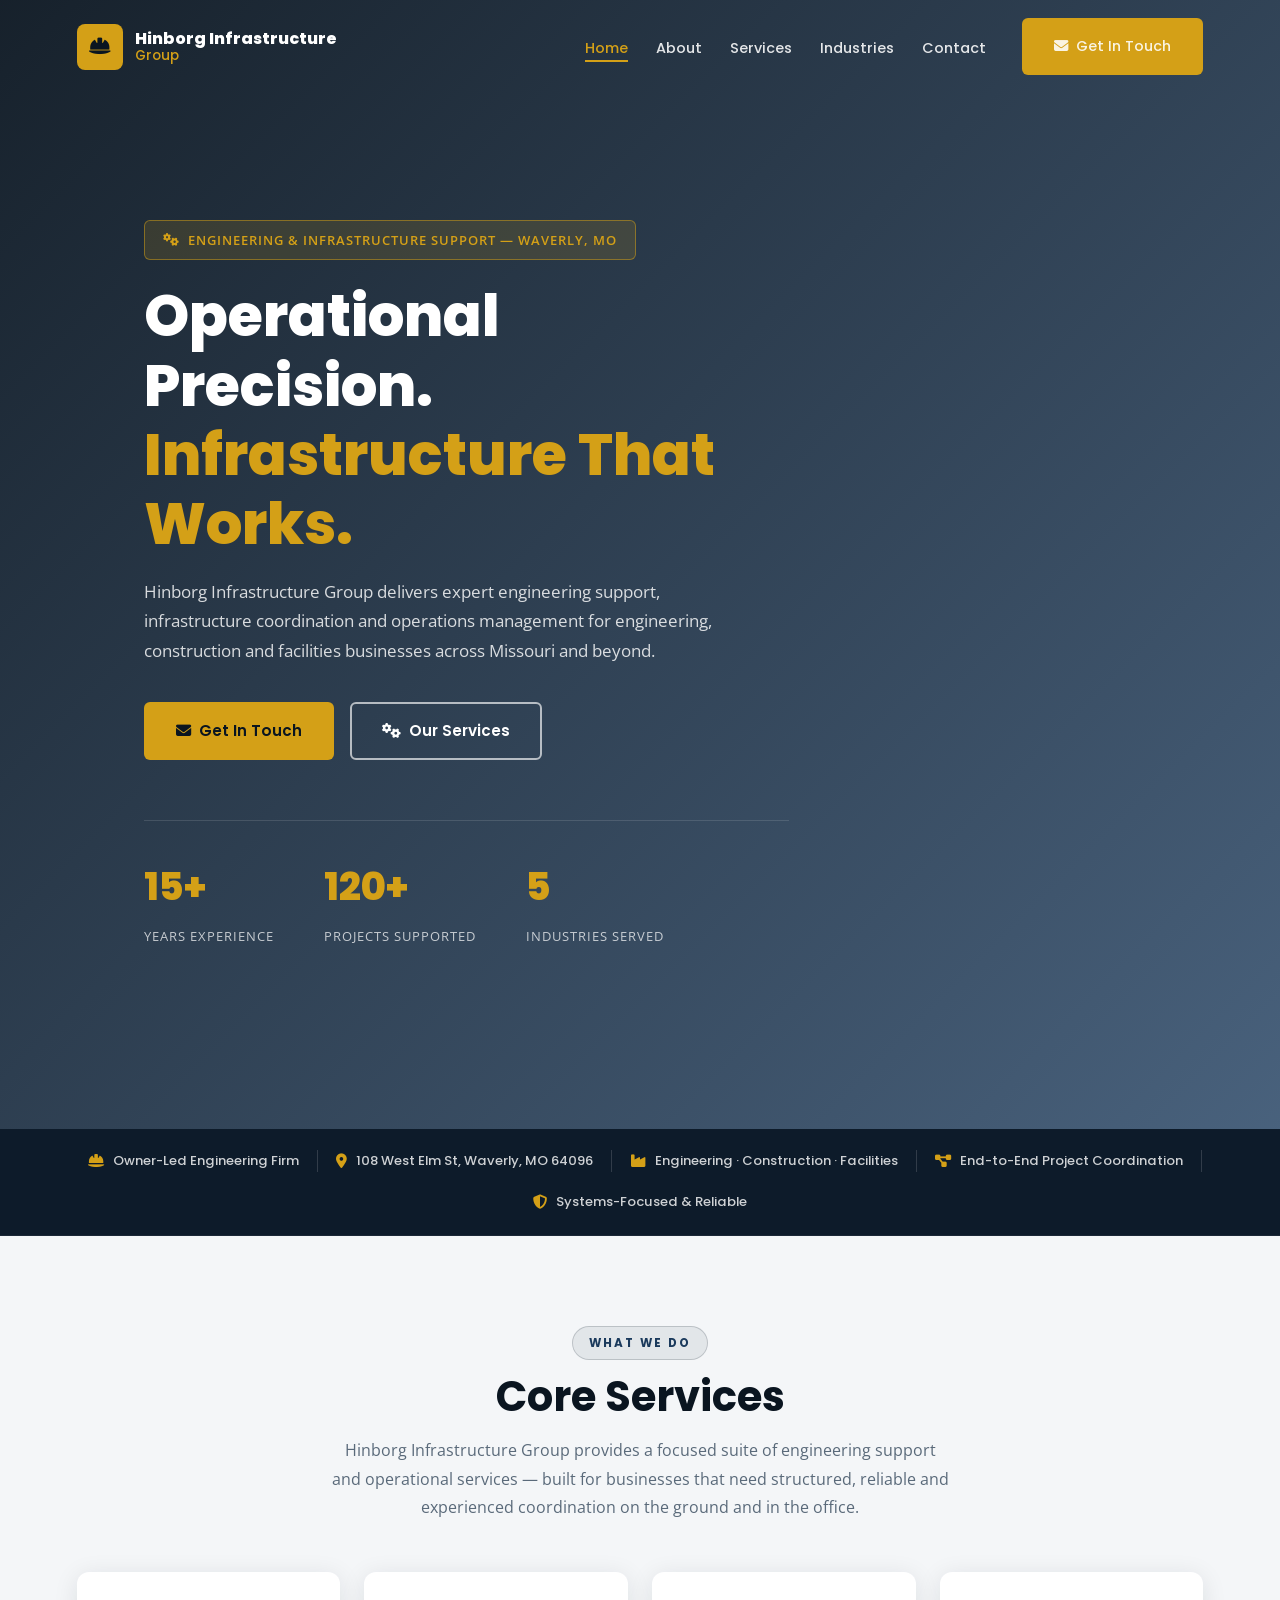
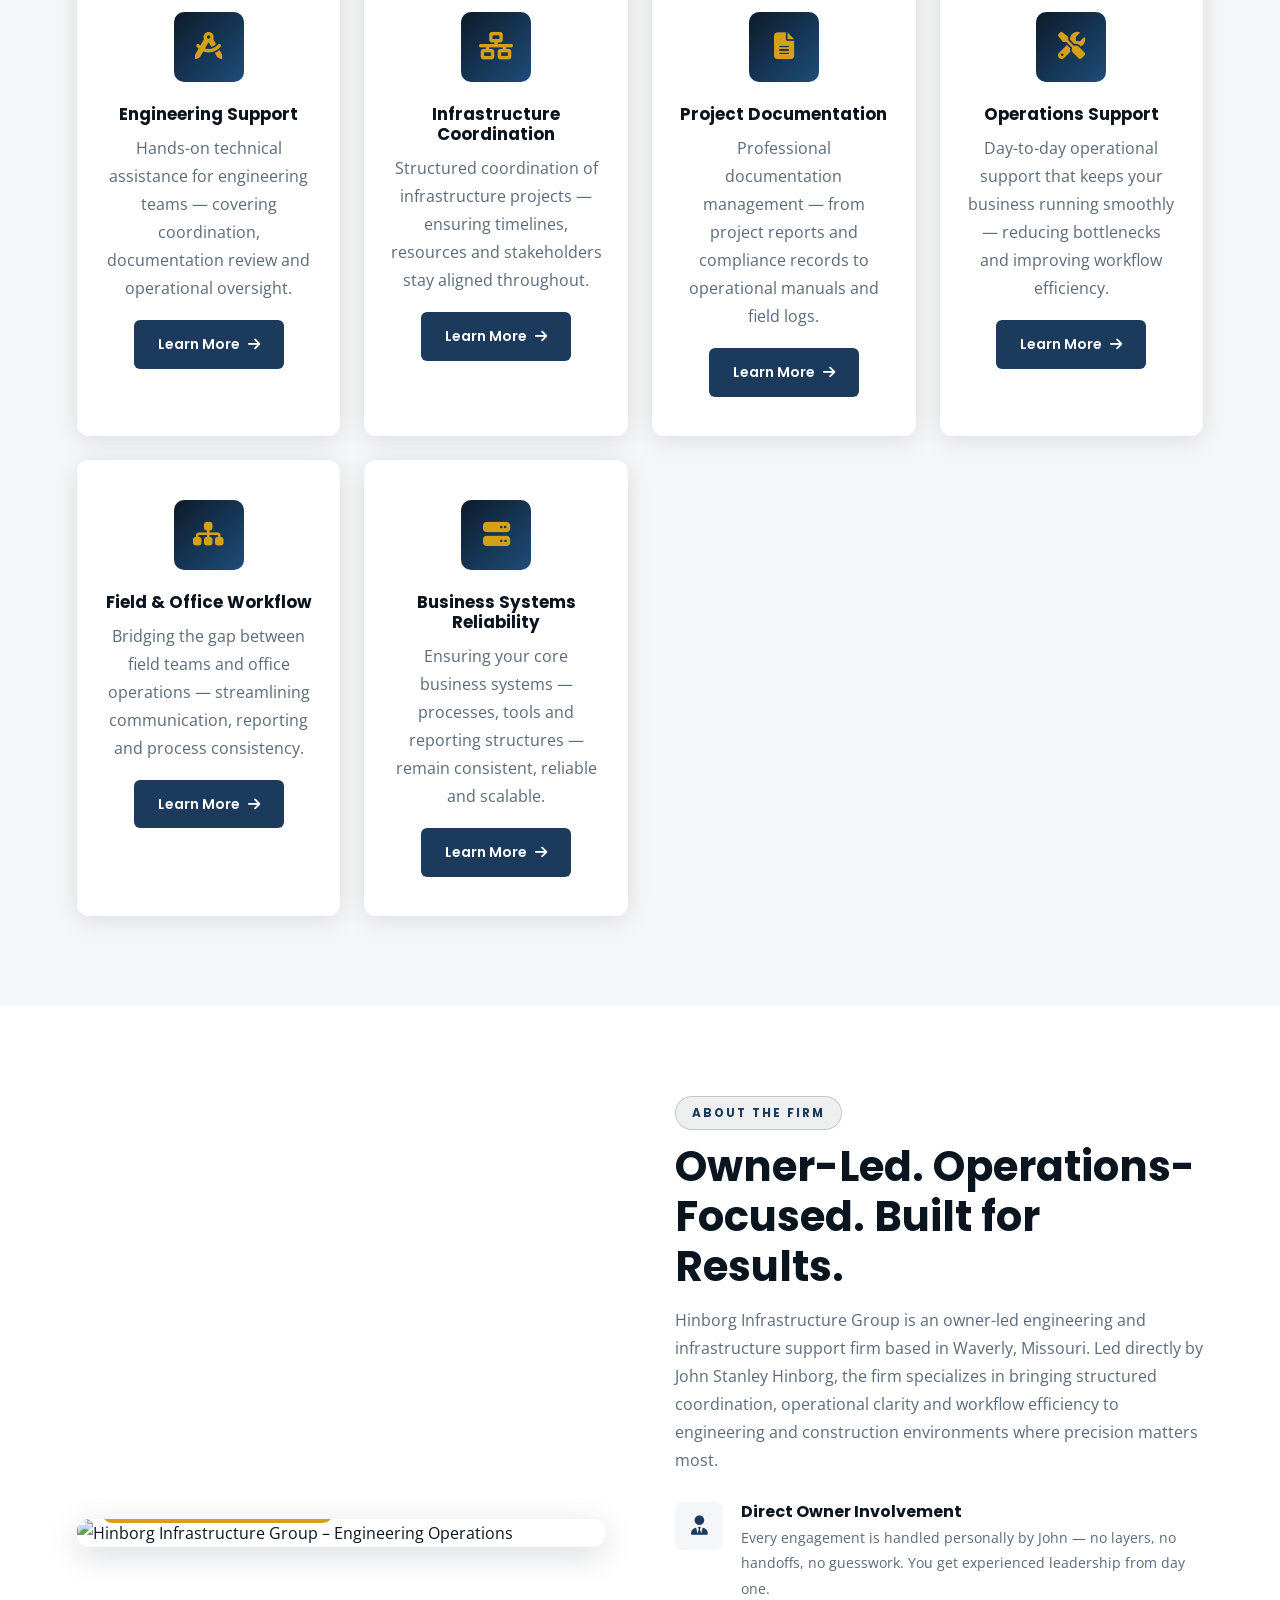
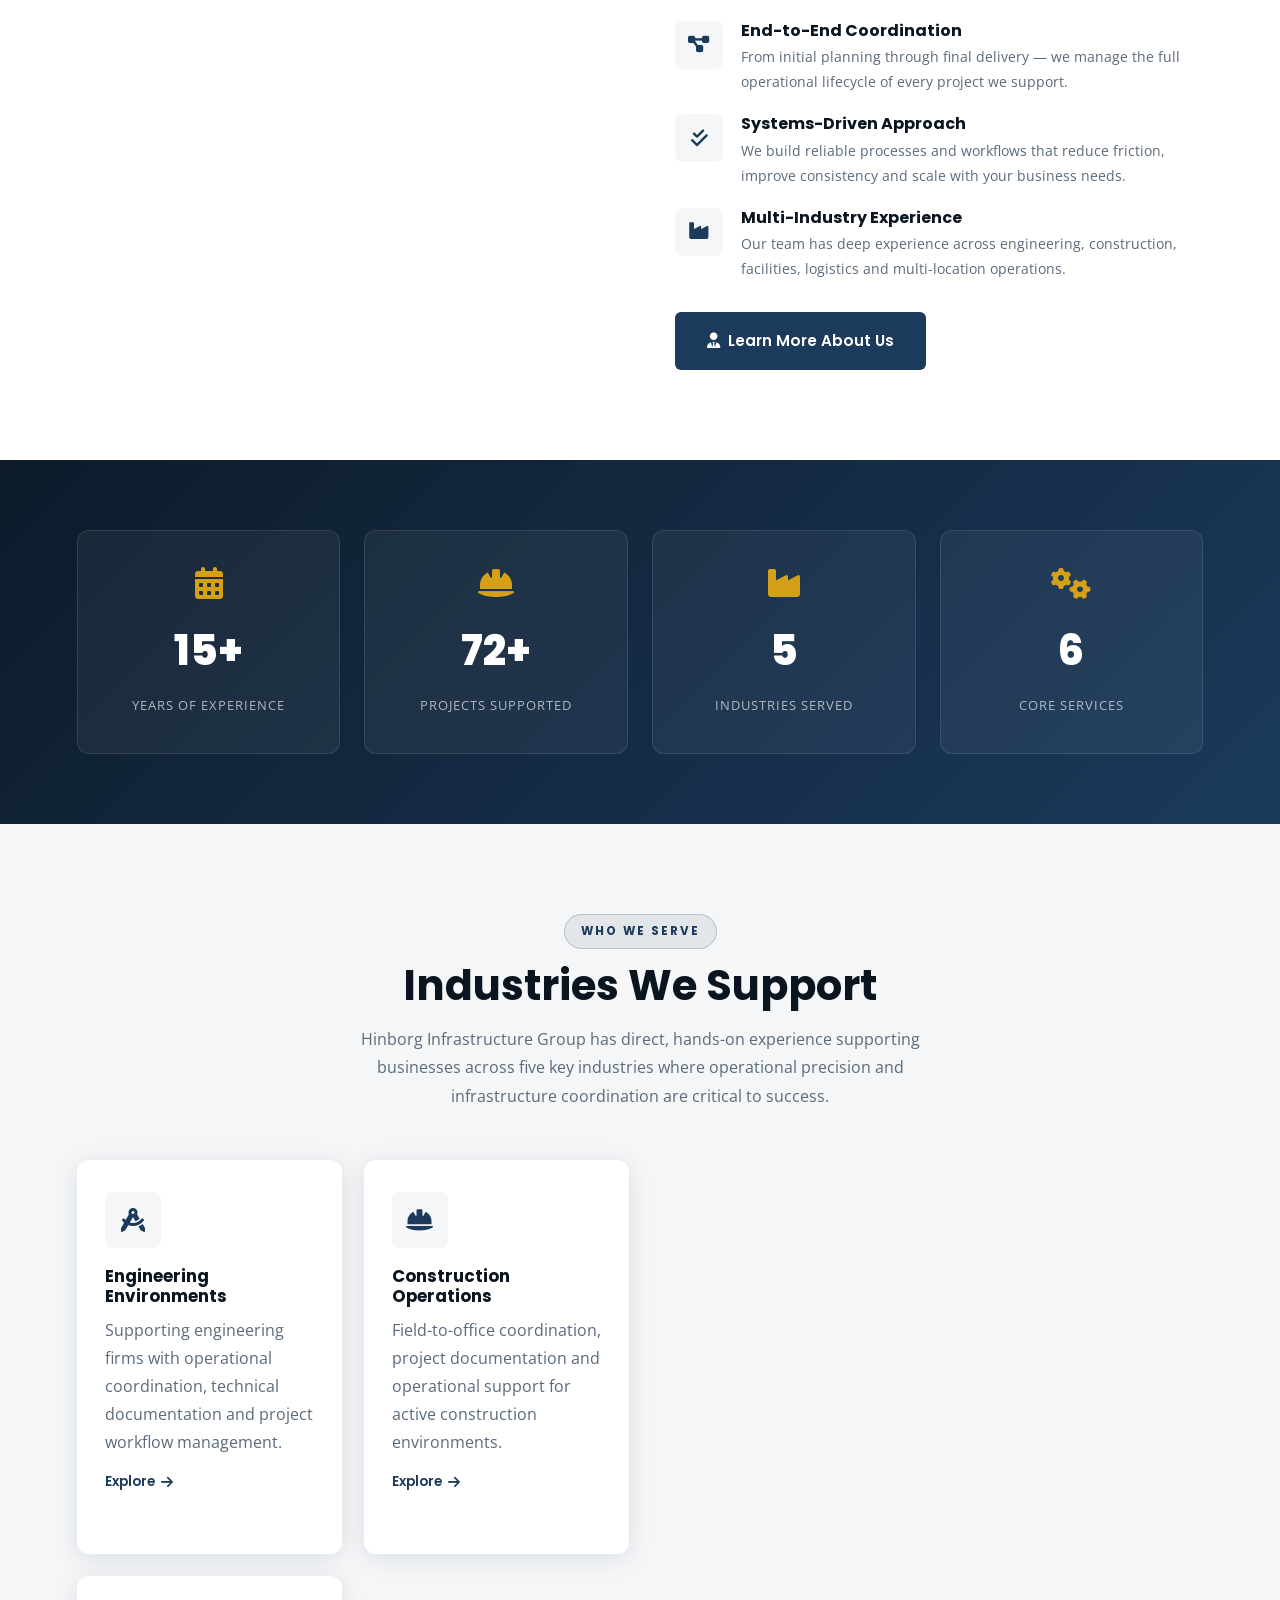
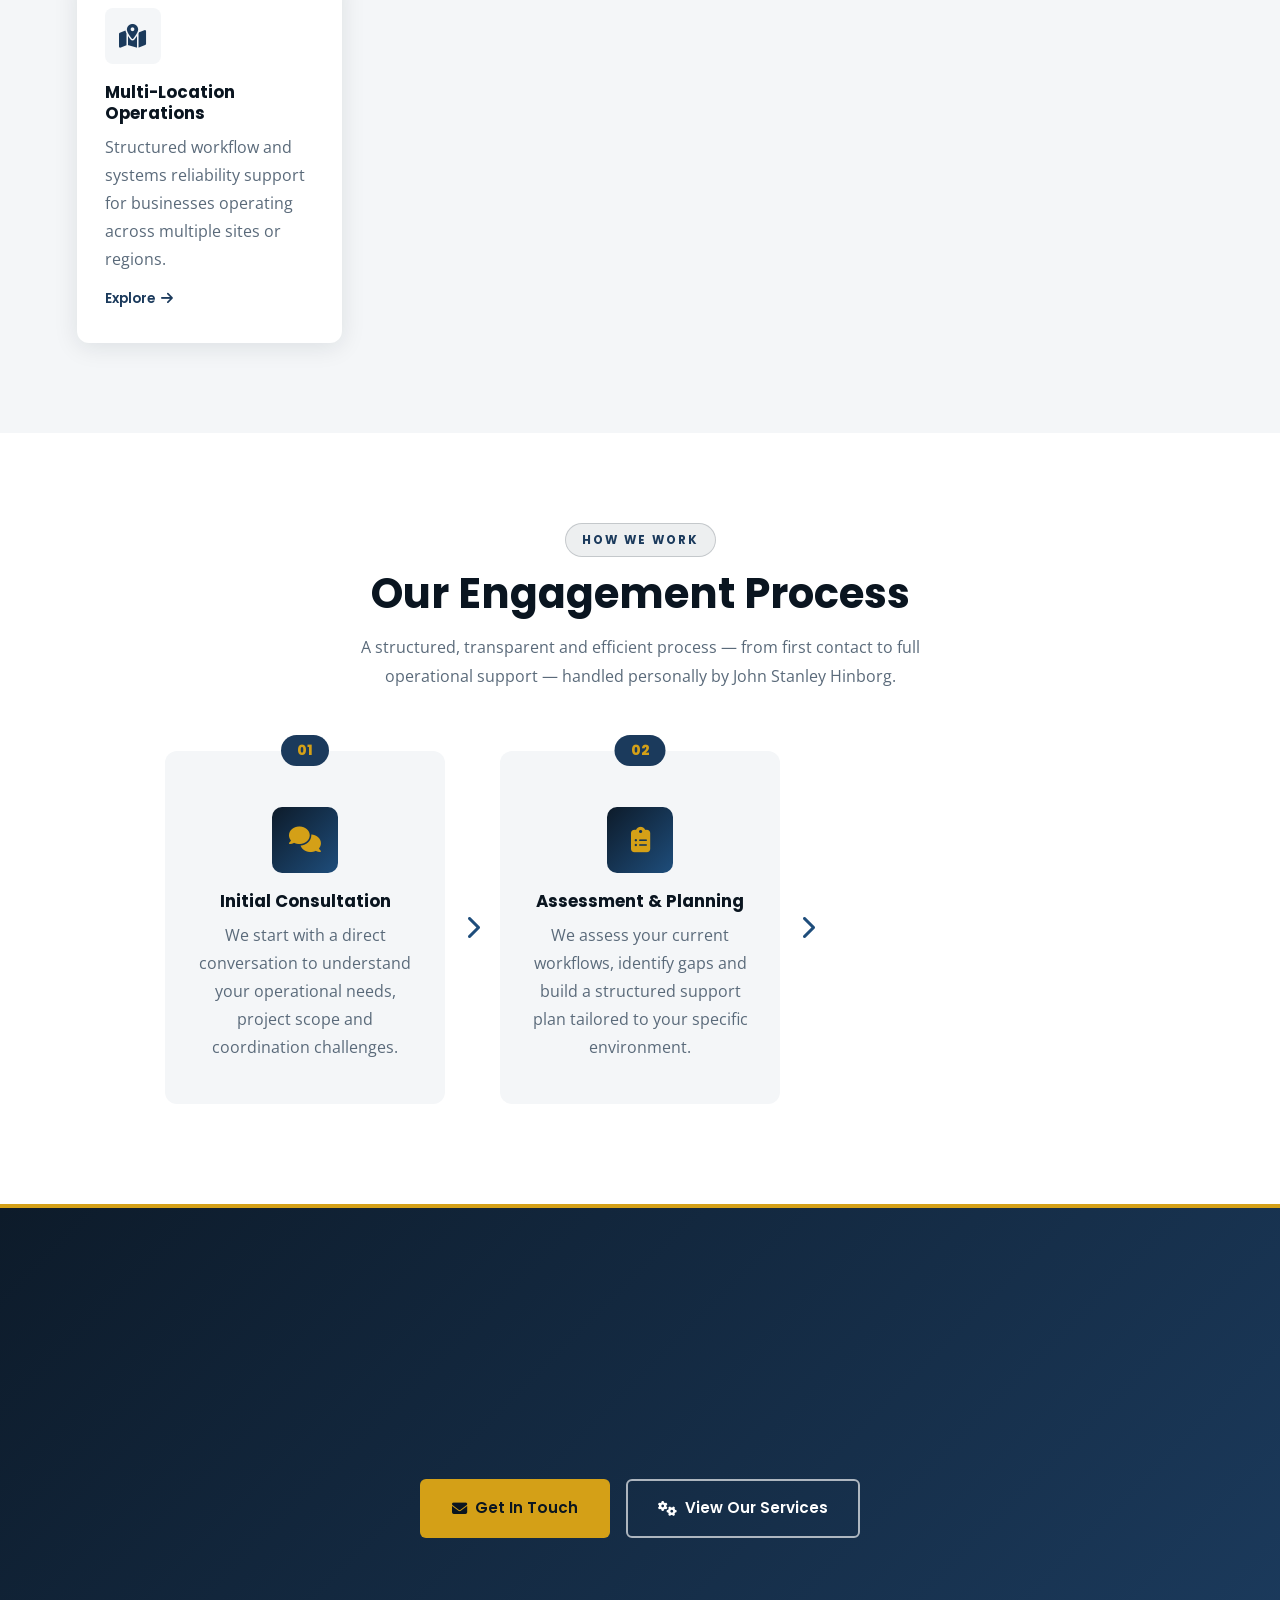
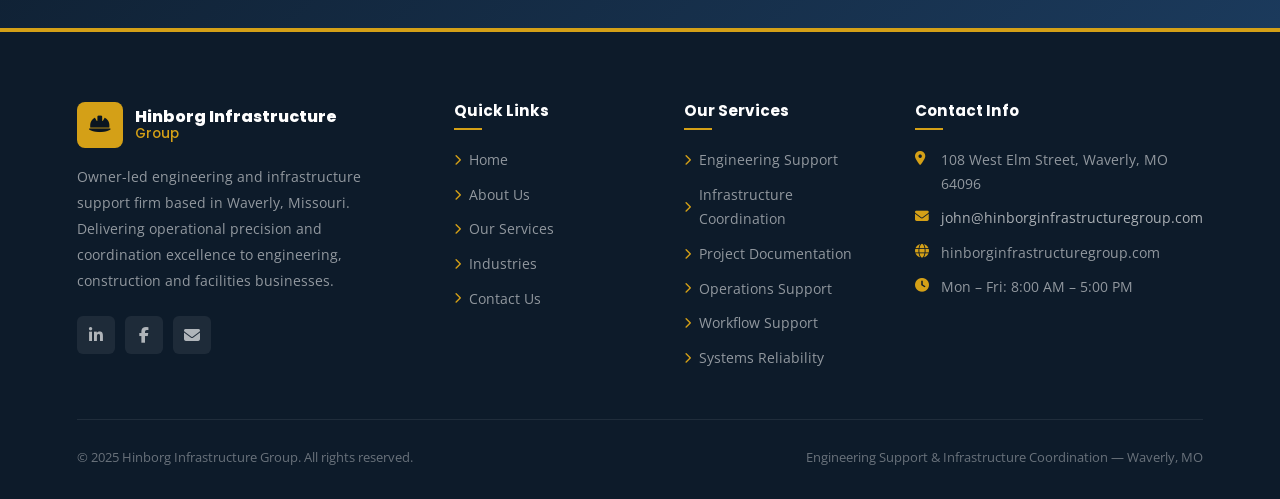
==== index.html @ 2a399a73 "first commit" ====
<!doctype html>
<html lang="en">
  <head>
    <meta charset="UTF-8" />
    <meta name="viewport" content="width=device-width, initial-scale=1.0" />
    <meta
      name="description"
      content="Hinborg Infrastructure Group – Professional engineering support, infrastructure coordination and operations management led by John Stanley Hinborg in Waverly, Missouri."
    />
    <title>
      Hinborg Infrastructure Group | Engineering & Infrastructure Support
    </title>
    <link rel="icon" href="assets/images/favicon.ico" type="image/x-icon" />
    <link rel="preconnect" href="https://fonts.googleapis.com" />
    <link rel="preconnect" href="https://fonts.gstatic.com" crossorigin />
    <link
      href="https://fonts.googleapis.com/css2?family=Poppins:wght@400;500;600;700;800&family=Open+Sans:wght@400;500;600&display=swap"
      rel="stylesheet"
    />
    <link
      rel="stylesheet"
      href="https://cdnjs.cloudflare.com/ajax/libs/font-awesome/6.5.0/css/all.min.css"
    />
    <link rel="stylesheet" href="assets/css/style.css" />
  </head>
  <body>
    <!-- ═══════════════ NAVBAR ═══════════════ -->
    <nav class="navbar">
      <a href="index.html" class="nav-logo">
        <div class="logo-icon"><i class="fas fa-hard-hat"></i></div>
        <div class="logo-text">Hinborg Infrastructure <span>Group</span></div>
      </a>
      <ul class="nav-links">
        <li><a href="index.html" class="active">Home</a></li>
        <li><a href="about.html">About</a></li>
        <li><a href="services.html">Services</a></li>
        <li><a href="industries.html">Industries</a></li>
        <li><a href="contact.html">Contact</a></li>
        <li class="nav-cta">
          <a href="contact.html" class="btn btn-gold">
            <i class="fas fa-envelope"></i> Get In Touch
          </a>
        </li>
      </ul>
      <div
        class="hamburger"
        aria-label="Toggle Menu"
        role="button"
        tabindex="0"
      >
        <span></span><span></span><span></span>
      </div>
    </nav>

    <!-- ═══════════════ HERO ═══════════════ -->
    <section class="hero">
      <div class="hero-content">
        <div class="hero-badge">
          <i class="fas fa-cogs"></i> Engineering & Infrastructure Support —
          Waverly, MO
        </div>
        <h1>Operational Precision. <span>Infrastructure That Works.</span></h1>
        <p>
          Hinborg Infrastructure Group delivers expert engineering support,
          infrastructure coordination and operations management for engineering,
          construction and facilities businesses across Missouri and beyond.
        </p>
        <div class="hero-btns">
          <a href="contact.html" class="btn btn-gold"
            ><i class="fas fa-envelope"></i> Get In Touch</a
          >
          <a href="services.html" class="btn btn-outline"
            ><i class="fas fa-cogs"></i> Our Services</a
          >
        </div>
        <div class="hero-stats">
          <div class="stat">
            <strong data-target="15" data-suffix="+">0+</strong>
            <span>Years Experience</span>
          </div>
          <div class="stat">
            <strong data-target="120" data-suffix="+">0+</strong>
            <span>Projects Supported</span>
          </div>
          <div class="stat">
            <strong data-target="5" data-suffix="">0</strong>
            <span>Industries Served</span>
          </div>
        </div>
      </div>
    </section>

    <!-- ═══════════════ TRUST BAR ═══════════════ -->
    <div class="trust-bar">
      <div class="trust-bar-inner">
        <div class="trust-item">
          <i class="fas fa-hard-hat"></i><span>Owner-Led Engineering Firm</span>
        </div>
        <div class="trust-divider"></div>
        <div class="trust-item">
          <i class="fas fa-map-marker-alt"></i
          ><span>108 West Elm St, Waverly, MO 64096</span>
        </div>
        <div class="trust-divider"></div>
        <div class="trust-item">
          <i class="fas fa-industry"></i
          ><span>Engineering · Construction · Facilities</span>
        </div>
        <div class="trust-divider"></div>
        <div class="trust-item">
          <i class="fas fa-project-diagram"></i
          ><span>End-to-End Project Coordination</span>
        </div>
        <div class="trust-divider"></div>
        <div class="trust-item">
          <i class="fas fa-shield-alt"></i
          ><span>Systems-Focused & Reliable</span>
        </div>
      </div>
    </div>

    <!-- ═══════════════ SERVICES SNAPSHOT ═══════════════ -->
    <section class="services-snapshot">
      <div class="text-center">
        <span class="section-tag reveal">What We Do</span>
        <h2 class="section-title reveal">Core Services</h2>
        <p class="section-sub reveal">
          Hinborg Infrastructure Group provides a focused suite of engineering
          support and operational services — built for businesses that need
          structured, reliable and experienced coordination on the ground and in
          the office.
        </p>
      </div>
      <div class="services-grid">
        <div class="service-card reveal">
          <div class="icon"><i class="fas fa-drafting-compass"></i></div>
          <h3>Engineering Support</h3>
          <p>
            Hands-on technical assistance for engineering teams — covering
            coordination, documentation review and operational oversight.
          </p>
          <a
            href="services.html"
            class="btn btn-navy"
            style="margin-top: 18px; padding: 10px 22px; font-size: 0.88rem"
            >Learn More <i class="fas fa-arrow-right"></i
          ></a>
        </div>

        <div class="service-card reveal">
          <div class="icon"><i class="fas fa-network-wired"></i></div>
          <h3>Infrastructure Coordination</h3>
          <p>
            Structured coordination of infrastructure projects — ensuring
            timelines, resources and stakeholders stay aligned throughout.
          </p>
          <a
            href="services.html"
            class="btn btn-navy"
            style="margin-top: 18px; padding: 10px 22px; font-size: 0.88rem"
            >Learn More <i class="fas fa-arrow-right"></i
          ></a>
        </div>

        <div class="service-card reveal">
          <div class="icon"><i class="fas fa-file-alt"></i></div>
          <h3>Project Documentation</h3>
          <p>
            Professional documentation management — from project reports and
            compliance records to operational manuals and field logs.
          </p>
          <a
            href="services.html"
            class="btn btn-navy"
            style="margin-top: 18px; padding: 10px 22px; font-size: 0.88rem"
            >Learn More <i class="fas fa-arrow-right"></i
          ></a>
        </div>

        <div class="service-card reveal">
          <div class="icon"><i class="fas fa-tools"></i></div>
          <h3>Operations Support</h3>
          <p>
            Day-to-day operational support that keeps your business running
            smoothly — reducing bottlenecks and improving workflow efficiency.
          </p>
          <a
            href="services.html"
            class="btn btn-navy"
            style="margin-top: 18px; padding: 10px 22px; font-size: 0.88rem"
            >Learn More <i class="fas fa-arrow-right"></i
          ></a>
        </div>

        <div class="service-card reveal">
          <div class="icon"><i class="fas fa-sitemap"></i></div>
          <h3>Field & Office Workflow</h3>
          <p>
            Bridging the gap between field teams and office operations —
            streamlining communication, reporting and process consistency.
          </p>
          <a
            href="services.html"
            class="btn btn-navy"
            style="margin-top: 18px; padding: 10px 22px; font-size: 0.88rem"
            >Learn More <i class="fas fa-arrow-right"></i
          ></a>
        </div>

        <div class="service-card reveal">
          <div class="icon"><i class="fas fa-server"></i></div>
          <h3>Business Systems Reliability</h3>
          <p>
            Ensuring your core business systems — processes, tools and reporting
            structures — remain consistent, reliable and scalable.
          </p>
          <a
            href="services.html"
            class="btn btn-navy"
            style="margin-top: 18px; padding: 10px 22px; font-size: 0.88rem"
            >Learn More <i class="fas fa-arrow-right"></i
          ></a>
        </div>
      </div>
    </section>

    <!-- ═══════════════ ABOUT JOHN ═══════════════ -->
    <section class="why-us">
      <div class="why-grid">
        <div class="why-img reveal-left">
          <img
            src="./assets/images/boss.png"
            alt="Hinborg Infrastructure Group – Engineering Operations"
            loading="lazy"
          />
          <div class="why-badge">
            <strong>15+</strong>
            <span>Years of Infrastructure Expertise</span>
          </div>
        </div>

        <div class="why-content reveal-right">
          <span class="section-tag">About the Firm</span>
          <h2 class="section-title">
            Owner-Led. Operations-Focused. Built for Results.
          </h2>
          <p>
            Hinborg Infrastructure Group is an owner-led engineering and
            infrastructure support firm based in Waverly, Missouri. Led directly
            by John Stanley Hinborg, the firm specializes in bringing structured
            coordination, operational clarity and workflow efficiency to
            engineering and construction environments where precision matters
            most.
          </p>
          <div class="why-list">
            <div class="why-item">
              <div class="wi-icon"><i class="fas fa-user-tie"></i></div>
              <div>
                <h4>Direct Owner Involvement</h4>
                <p>
                  Every engagement is handled personally by John — no layers, no
                  handoffs, no guesswork. You get experienced leadership from
                  day one.
                </p>
              </div>
            </div>
            <div class="why-item">
              <div class="wi-icon"><i class="fas fa-project-diagram"></i></div>
              <div>
                <h4>End-to-End Coordination</h4>
                <p>
                  From initial planning through final delivery — we manage the
                  full operational lifecycle of every project we support.
                </p>
              </div>
            </div>
            <div class="why-item">
              <div class="wi-icon"><i class="fas fa-check-double"></i></div>
              <div>
                <h4>Systems-Driven Approach</h4>
                <p>
                  We build reliable processes and workflows that reduce
                  friction, improve consistency and scale with your business
                  needs.
                </p>
              </div>
            </div>
            <div class="why-item">
              <div class="wi-icon"><i class="fas fa-industry"></i></div>
              <div>
                <h4>Multi-Industry Experience</h4>
                <p>
                  Our team has deep experience across engineering, construction,
                  facilities, logistics and multi-location operations.
                </p>
              </div>
            </div>
          </div>
          <a href="about.html" class="btn btn-navy" style="margin-top: 30px"
            ><i class="fas fa-user-tie"></i> Learn More About Us</a
          >
        </div>
      </div>
    </section>

    <!-- ═══════════════ STATS STRIP ═══════════════ -->
    <section class="stats-strip">
      <div class="stats-grid">
        <div class="stat-box reveal">
          <i class="fas fa-calendar-alt"></i>
          <strong data-target="15" data-suffix="+">0+</strong>
          <span>Years of Experience</span>
        </div>
        <div class="stat-box reveal">
          <i class="fas fa-hard-hat"></i>
          <strong data-target="120" data-suffix="+">0+</strong>
          <span>Projects Supported</span>
        </div>
        <div class="stat-box reveal">
          <i class="fas fa-industry"></i>
          <strong data-target="5" data-suffix="">0</strong>
          <span>Industries Served</span>
        </div>
        <div class="stat-box reveal">
          <i class="fas fa-cogs"></i>
          <strong data-target="6" data-suffix="">0</strong>
          <span>Core Services</span>
        </div>
      </div>
    </section>

    <!-- ═══════════════ INDUSTRIES SNAPSHOT ═══════════════ -->
    <section class="industries-snapshot">
      <div class="text-center">
        <span class="section-tag reveal">Who We Serve</span>
        <h2 class="section-title reveal">Industries We Support</h2>
        <p class="section-sub reveal">
          Hinborg Infrastructure Group has direct, hands-on experience
          supporting businesses across five key industries where operational
          precision and infrastructure coordination are critical to success.
        </p>
      </div>
      <div class="industries-grid">
        <div class="industry-card reveal">
          <div class="ind-icon"><i class="fas fa-drafting-compass"></i></div>
          <h3>Engineering Environments</h3>
          <p>
            Supporting engineering firms with operational coordination,
            technical documentation and project workflow management.
          </p>
          <a href="industries.html" class="ind-link"
            >Explore <i class="fas fa-arrow-right"></i
          ></a>
        </div>

        <div class="industry-card reveal">
          <div class="ind-icon"><i class="fas fa-hard-hat"></i></div>
          <h3>Construction Operations</h3>
          <p>
            Field-to-office coordination, project documentation and operational
            support for active construction environments.
          </p>
          <a href="industries.html" class="ind-link"
            >Explore <i class="fas fa-arrow-right"></i
          ></a>
        </div>

        <div class="industry-card reveal">
          <div class="ind-icon"><i class="fas fa-warehouse"></i></div>
          <h3>Facilities & Logistics</h3>
          <p>
            Systems reliability, operations support and workflow efficiency for
            facility management and logistics businesses.
          </p>
          <a href="industries.html" class="ind-link"
            >Explore <i class="fas fa-arrow-right"></i
          ></a>
        </div>

        <div class="industry-card reveal">
          <div class="ind-icon"><i class="fas fa-network-wired"></i></div>
          <h3>Infrastructure Businesses</h3>
          <p>
            End-to-end coordination and documentation for infrastructure-focused
            companies managing complex operational environments.
          </p>
          <a href="industries.html" class="ind-link"
            >Explore <i class="fas fa-arrow-right"></i
          ></a>
        </div>

        <div class="industry-card reveal">
          <div class="ind-icon"><i class="fas fa-map-marked-alt"></i></div>
          <h3>Multi-Location Operations</h3>
          <p>
            Structured workflow and systems reliability support for businesses
            operating across multiple sites or regions.
          </p>
          <a href="industries.html" class="ind-link"
            >Explore <i class="fas fa-arrow-right"></i
          ></a>
        </div>
      </div>
    </section>

    <!-- ═══════════════ PROCESS ═══════════════ -->
    <section class="process-section">
      <div class="text-center">
        <span class="section-tag reveal">How We Work</span>
        <h2 class="section-title reveal">Our Engagement Process</h2>
        <p class="section-sub reveal">
          A structured, transparent and efficient process — from first contact
          to full operational support — handled personally by John Stanley
          Hinborg.
        </p>
      </div>
      <div class="process-grid">
        <div class="process-card reveal">
          <div class="process-num">01</div>
          <div class="process-icon"><i class="fas fa-comments"></i></div>
          <h3>Initial Consultation</h3>
          <p>
            We start with a direct conversation to understand your operational
            needs, project scope and coordination challenges.
          </p>
        </div>
        <div class="process-arrow reveal">
          <i class="fas fa-chevron-right"></i>
        </div>
        <div class="process-card reveal">
          <div class="process-num">02</div>
          <div class="process-icon"><i class="fas fa-clipboard-list"></i></div>
          <h3>Assessment & Planning</h3>
          <p>
            We assess your current workflows, identify gaps and build a
            structured support plan tailored to your specific environment.
          </p>
        </div>
        <div class="process-arrow reveal">
          <i class="fas fa-chevron-right"></i>
        </div>
        <div class="process-card reveal">
          <div class="process-num">03</div>
          <div class="process-icon"><i class="fas fa-cogs"></i></div>
          <h3>Active Support & Delivery</h3>
          <p>
            We deploy operational support, coordinate infrastructure activities
            and maintain consistent documentation throughout.
          </p>
        </div>
      </div>
    </section>

    <!-- ═══════════════ CTA BANNER ═══════════════ -->
    <section class="cta-banner">
      <h2 class="reveal">Ready to Strengthen Your Operations?</h2>
      <p class="reveal">
        Contact Hinborg Infrastructure Group today. We work directly with
        engineering, construction and infrastructure businesses that need
        experienced, structured operational support.
      </p>
      <div class="cta-btns reveal">
        <a href="contact.html" class="btn btn-gold"
          ><i class="fas fa-envelope"></i> Get In Touch</a
        >
        <a href="services.html" class="btn btn-outline"
          ><i class="fas fa-cogs"></i> View Our Services</a
        >
      </div>
    </section>

    <!-- ═══════════════ FOOTER ═══════════════ -->
    <footer>
      <div class="footer-grid">
        <div class="footer-brand">
          <div class="nav-logo" style="margin-bottom: 0">
            <div class="logo-icon"><i class="fas fa-hard-hat"></i></div>
            <div class="logo-text">
              Hinborg Infrastructure <span>Group</span>
            </div>
          </div>
          <p>
            Owner-led engineering and infrastructure support firm based in
            Waverly, Missouri. Delivering operational precision and coordination
            excellence to engineering, construction and facilities businesses.
          </p>
          <div class="social-links">
            <a href="#" aria-label="LinkedIn"
              ><i class="fab fa-linkedin-in"></i
            ></a>
            <a href="#" aria-label="Facebook"
              ><i class="fab fa-facebook-f"></i
            ></a>
            <a href="#" aria-label="Email"><i class="fas fa-envelope"></i></a>
          </div>
        </div>
        <div class="footer-col">
          <h4>Quick Links</h4>
          <ul>
            <li>
              <a href="index.html"><i class="fas fa-chevron-right"></i> Home</a>
            </li>
            <li>
              <a href="about.html"
                ><i class="fas fa-chevron-right"></i> About Us</a
              >
            </li>
            <li>
              <a href="services.html"
                ><i class="fas fa-chevron-right"></i> Our Services</a
              >
            </li>
            <li>
              <a href="industries.html"
                ><i class="fas fa-chevron-right"></i> Industries</a
              >
            </li>
            <li>
              <a href="contact.html"
                ><i class="fas fa-chevron-right"></i> Contact Us</a
              >
            </li>
          </ul>
        </div>
        <div class="footer-col">
          <h4>Our Services</h4>
          <ul>
            <li>
              <a href="services.html"
                ><i class="fas fa-chevron-right"></i> Engineering Support</a
              >
            </li>
            <li>
              <a href="services.html"
                ><i class="fas fa-chevron-right"></i> Infrastructure
                Coordination</a
              >
            </li>
            <li>
              <a href="services.html"
                ><i class="fas fa-chevron-right"></i> Project Documentation</a
              >
            </li>
            <li>
              <a href="services.html"
                ><i class="fas fa-chevron-right"></i> Operations Support</a
              >
            </li>
            <li>
              <a href="services.html"
                ><i class="fas fa-chevron-right"></i> Workflow Support</a
              >
            </li>
            <li>
              <a href="services.html"
                ><i class="fas fa-chevron-right"></i> Systems Reliability</a
              >
            </li>
          </ul>
        </div>
        <div class="footer-col">
          <h4>Contact Info</h4>
          <ul class="footer-contact-list">
            <li>
              <i class="fas fa-map-marker-alt"></i> 108 West Elm Street,
              Waverly, MO 64096
            </li>
            <li>
              <i class="fas fa-envelope"></i
              ><a
                href="mailto:john@hinborginfrastructuregroup.com"
                style="color: rgba(255, 255, 255, 0.65)"
              >
                john@hinborginfrastructuregroup.com</a
              >
            </li>
            <li><i class="fas fa-globe"></i> hinborginfrastructuregroup.com</li>
            <li><i class="fas fa-clock"></i> Mon – Fri: 8:00 AM – 5:00 PM</li>
          </ul>
        </div>
      </div>
      <div class="footer-bottom">
        <p>© 2025 Hinborg Infrastructure Group. All rights reserved.</p>
        <p>Engineering Support & Infrastructure Coordination — Waverly, MO</p>
      </div>
    </footer>

    <button id="backToTop" aria-label="Back to top">
      <i class="fas fa-chevron-up"></i>
    </button>
    <script src="assets/js/main.js"></script>
  </body>
</html>
---- assets/css/style.css ----
/* ================================================
   HINBORG INFRASTRUCTURE GROUP — style.css
   ================================================ */

/* ── 1. CSS Variables ── */
:root {
  --navy:          #0D1B2A;
  --navy-mid:      #1B3A5C;
  --navy-light:    #1E4D7B;
  --gold:          #D4A017;
  --gold-light:    #E8B420;
  --gold-dark:     #B8860B;
  --gray:          #5A6A7A;
  --gray-light:    #8A9AAA;
  --light-gray:    #F4F6F8;
  --white:         #FFFFFF;
  --dark:          #0A1520;
  --shadow:        0 4px 24px rgba(13,27,42,0.10);
  --shadow-md:     0 8px 32px rgba(13,27,42,0.16);
  --radius:        12px;
  --transition:    all 0.3s ease;
  --font-head:     'Poppins', sans-serif;
  --font-body:     'Open Sans', sans-serif;
}

/* ── 2. Reset & Base ── */
*, *::before, *::after { box-sizing: border-box; margin: 0; padding: 0; }
html { scroll-behavior: smooth; }
body {
  font-family: var(--font-body);
  color: var(--dark);
  background: var(--white);
  line-height: 1.75;
  overflow-x: hidden;
}
img { max-width: 100%; display: block; }
a  { text-decoration: none; color: inherit; }
ul { list-style: none; }

/* ── 3. Typography ── */
h1, h2, h3, h4 { font-family: var(--font-head); line-height: 1.2; }
h1 { font-size: clamp(2.2rem, 5vw, 3.6rem); }
h2 { font-size: clamp(1.8rem, 3.5vw, 2.6rem); }
h3 { font-size: 1.2rem; }
p  { color: var(--gray); }

.section-tag {
  display: inline-block;
  background: rgba(13,27,42,0.07);
  color: var(--navy-mid);
  border: 1px solid rgba(13,27,42,0.18);
  font-family: var(--font-head);
  font-weight: 700;
  font-size: 0.74rem;
  letter-spacing: 2px;
  text-transform: uppercase;
  padding: 6px 16px;
  border-radius: 50px;
  margin-bottom: 12px;
}
.section-title { color: var(--dark); margin-bottom: 14px; }
.section-sub   { max-width: 620px; margin: 0 auto 50px; text-align: center; font-size: 1.02rem; }
.text-center   { text-align: center; }

/* ── 4. Buttons ── */
.btn {
  display: inline-flex;
  align-items: center;
  gap: 8px;
  padding: 14px 30px;
  border-radius: 6px;
  font-family: var(--font-head);
  font-weight: 600;
  font-size: 0.95rem;
  cursor: pointer;
  border: 2px solid transparent;
  transition: var(--transition);
  text-decoration: none;
}
.btn-gold {
  background: var(--gold);
  color: var(--dark);
}
.btn-gold:hover {
  background: var(--gold-dark);
  color: var(--white);
  transform: translateY(-2px);
  box-shadow: 0 8px 25px rgba(212,160,23,0.40);
}
.btn-outline {
  background: transparent;
  color: var(--white);
  border-color: rgba(255,255,255,0.65);
}
.btn-outline:hover {
  background: var(--white);
  color: var(--navy);
  transform: translateY(-2px);
}
.btn-navy {
  background: var(--navy-mid);
  color: var(--white);
}
.btn-navy:hover {
  background: var(--navy);
  transform: translateY(-2px);
  box-shadow: 0 8px 25px rgba(13,27,42,0.30);
}
.btn-outline-navy {
  background: transparent;
  color: var(--navy-mid);
  border-color: var(--navy-mid);
}
.btn-outline-navy:hover {
  background: var(--navy-mid);
  color: var(--white);
  transform: translateY(-2px);
}

/* ── 5. Navbar ── */
.navbar {
  position: fixed;
  top: 0; left: 0; right: 0;
  z-index: 1000;
  display: flex;
  align-items: center;
  justify-content: space-between;
  padding: 18px 6%;
  transition: var(--transition);
  background: transparent;
}
.navbar.scrolled {
  background: var(--navy);
  padding: 12px 6%;
  box-shadow: var(--shadow-md);
}
.nav-logo { display: flex; align-items: center; gap: 12px; }
.nav-logo .logo-icon {
  width: 46px; height: 46px;
  background: var(--gold);
  border-radius: 8px;
  display: flex; align-items: center; justify-content: center;
  font-size: 1.2rem; color: var(--dark);
}
.nav-logo .logo-text {
  font-family: var(--font-head);
  font-weight: 800;
  font-size: 1rem;
  color: var(--white);
  line-height: 1.2;
}
.nav-logo .logo-text span { color: var(--gold); display: block; font-weight: 500; font-size: 0.85rem; }
.nav-links { display: flex; align-items: center; gap: 28px; }
.nav-links a {
  color: rgba(255,255,255,0.88);
  font-family: var(--font-head);
  font-weight: 500;
  font-size: 0.90rem;
  position: relative;
  transition: var(--transition);
}
.nav-links a::after {
  content: '';
  position: absolute;
  bottom: -4px; left: 0;
  width: 0; height: 2px;
  background: var(--gold);
  transition: var(--transition);
}
.nav-links a:hover,
.nav-links a.active { color: var(--gold); }
.nav-links a:hover::after,
.nav-links a.active::after { width: 100%; }
.nav-cta { margin-left: 8px; }
.hamburger {
  display: none;
  flex-direction: column;
  gap: 5px;
  cursor: pointer;
  padding: 4px;
  z-index: 1001;
}
.hamburger span {
  display: block;
  width: 26px; height: 3px;
  background: var(--white);
  border-radius: 3px;
  transition: var(--transition);
}
.hamburger.open span:nth-child(1) { transform: translateY(8px) rotate(45deg); }
.hamburger.open span:nth-child(2) { opacity: 0; }
.hamburger.open span:nth-child(3) { transform: translateY(-8px) rotate(-45deg); }

/* ── 6. Hero ── */
.hero {
  position: relative;
  min-height: 100vh;
  display: flex;
  align-items: center;
  background: url('https://images.unsplash.com/photo-1504307651254-35680f356dfd?w=1600&q=80') center/cover no-repeat;
}
.hero::before {
  content: '';
  position: absolute; inset: 0;
  background: linear-gradient(135deg, rgba(10,21,32,0.95) 0%, rgba(27,58,92,0.80) 100%);
}
.hero-content {
  position: relative;
  padding: 130px 6% 90px;
  max-width: 780px;
}
.hero-badge {
  display: inline-flex;
  align-items: center;
  gap: 8px;
  background: rgba(212,160,23,0.15);
  border: 1px solid rgba(212,160,23,0.50);
  color: var(--gold);
  padding: 8px 18px;
  border-radius: 6px;
  font-size: 0.80rem;
  font-weight: 600;
  letter-spacing: 1px;
  text-transform: uppercase;
  margin-bottom: 22px;
}
.hero-content h1 { color: var(--white); margin-bottom: 18px; font-weight: 800; }
.hero-content h1 span { color: var(--gold); }
.hero-content p  { color: rgba(255,255,255,0.82); font-size: 1.06rem; max-width: 620px; margin-bottom: 36px; }
.hero-btns  { display: flex; gap: 16px; flex-wrap: wrap; }
.hero-stats { display: flex; gap: 50px; margin-top: 60px; flex-wrap: wrap; padding-top: 32px; border-top: 1px solid rgba(255,255,255,0.12); }
.stat { color: var(--white); }
.stat strong { display: block; font-family: var(--font-head); font-size: 2.4rem; font-weight: 800; color: var(--gold); }
.stat span   { font-size: 0.82rem; opacity: 0.72; text-transform: uppercase; letter-spacing: 1px; }

/* ── 7. Trust Bar ── */
.trust-bar { background: var(--navy); padding: 16px 6%; border-bottom: 1px solid rgba(255,255,255,0.06); }
.trust-bar-inner {
  display: flex;
  align-items: center;
  justify-content: center;
  flex-wrap: wrap;
  gap: 8px;
}
.trust-item {
  display: flex;
  align-items: center;
  gap: 9px;
  color: rgba(255,255,255,0.80);
  font-family: var(--font-head);
  font-size: 0.82rem;
  font-weight: 500;
  padding: 5px 10px;
}
.trust-item i { color: var(--gold); font-size: 0.90rem; }
.trust-divider { width: 1px; height: 22px; background: rgba(255,255,255,0.15); }

/* ── 8. Sections ── */
section { padding: 90px 6%; }

/* ── 9. Services Snapshot ── */
.services-snapshot { background: var(--light-gray); }
.services-grid {
  display: grid;
  grid-template-columns: repeat(auto-fit, minmax(260px, 1fr));
  gap: 24px;
  margin-top: 20px;
}
.service-card {
  background: var(--white);
  border-radius: var(--radius);
  padding: 36px 26px;
  text-align: center;
  box-shadow: var(--shadow);
  transition: var(--transition);
  border-top: 4px solid transparent;
  border-bottom: 3px solid transparent;
}
.service-card:hover {
  transform: translateY(-8px);
  border-top-color: var(--navy-mid);
  border-bottom-color: var(--gold);
  box-shadow: var(--shadow-md);
}
.service-card .icon {
  width: 70px; height: 70px;
  background: linear-gradient(135deg, var(--navy), var(--navy-light));
  border-radius: 10px;
  display: flex; align-items: center; justify-content: center;
  font-size: 1.7rem; color: var(--gold);
  margin: 0 auto 22px;
}
.service-card h3 { margin-bottom: 10px; font-size: 1.05rem; }

/* ── 10. Why Us / About ── */
.why-us { background: var(--white); }
.why-grid {
  display: grid;
  grid-template-columns: 1fr 1fr;
  gap: 70px;
  align-items: center;
}
.why-img { border-radius: var(--radius); overflow: hidden; box-shadow: var(--shadow-md); position: relative; }
.why-img img { width: 100%; height: 100%; object-fit: cover; }
.why-badge {
  position: absolute;
  bottom: 24px; left: 24px;
  background: var(--gold);
  padding: 16px 22px;
  border-radius: var(--radius);
  text-align: center;
}
.why-badge strong { display: block; font-family: var(--font-head); font-size: 1.9rem; color: var(--dark); font-weight: 800; }
.why-badge span   { font-size: 0.76rem; font-weight: 600; color: var(--dark); }
.why-list { display: flex; flex-direction: column; gap: 20px; margin-top: 28px; }
.why-item { display: flex; gap: 18px; align-items: flex-start; }
.why-item .wi-icon {
  min-width: 48px; height: 48px;
  background: var(--light-gray);
  border-radius: 8px;
  display: flex; align-items: center; justify-content: center;
  color: var(--navy-mid); font-size: 1.2rem;
  transition: var(--transition);
}
.why-item:hover .wi-icon { background: var(--navy-mid); color: var(--gold); }
.why-item h4 { margin-bottom: 4px; font-size: 1rem; color: var(--dark); }
.why-item p  { font-size: 0.90rem; margin: 0; }

/* ── 11. Stats Strip ── */
.stats-strip {
  background: linear-gradient(135deg, var(--navy), var(--navy-mid));
  padding: 70px 6%;
}
.stats-grid {
  display: grid;
  grid-template-columns: repeat(auto-fit, minmax(180px, 1fr));
  gap: 24px;
}
.stat-box {
  text-align: center;
  padding: 36px 20px; border-radius: var(--radius);
  background: rgba(255,255,255,0.05);
  border: 1px solid rgba(255,255,255,0.10);
  transition: var(--transition);
}
.stat-box:hover { background: rgba(255,255,255,0.10); transform: translateY(-4px); }
.stat-box i      { font-size: 2rem; color: var(--gold); margin-bottom: 16px; display: block; }
.stat-box strong { display: block; font-family: var(--font-head); font-size: 2.6rem; font-weight: 800; color: var(--white); }
.stat-box span   { font-size: 0.82rem; color: rgba(255,255,255,0.65); margin-top: 6px; display: block; text-transform: uppercase; letter-spacing: 1px; }

/* ── 12. Industries Snapshot ── */
.industries-snapshot { background: var(--light-gray); }
.industries-grid {
  display: grid;
  grid-template-columns: repeat(auto-fit, minmax(220px, 1fr));
  gap: 22px;
  margin-top: 20px;
}
.industry-card {
  background: var(--white);
  border-radius: var(--radius);
  padding: 32px 24px;
  box-shadow: var(--shadow);
  transition: var(--transition);
  border-left: 4px solid transparent;
}
.industry-card:hover {
  transform: translateY(-6px);
  border-left-color: var(--gold);
  box-shadow: var(--shadow-md);
}
.ind-icon {
  width: 56px; height: 56px;
  background: var(--light-gray);
  border-radius: 8px;
  display: flex; align-items: center; justify-content: center;
  font-size: 1.5rem; color: var(--navy-mid);
  margin-bottom: 18px;
  transition: var(--transition);
}
.industry-card:hover .ind-icon { background: var(--navy-mid); color: var(--gold); }
.industry-card h3 { margin-bottom: 10px; font-size: 1.05rem; }
.ind-link {
  display: inline-flex; align-items: center; gap: 6px;
  margin-top: 14px; font-family: var(--font-head);
  font-size: 0.85rem; font-weight: 600; color: var(--navy-mid);
  transition: var(--transition);
}
.ind-link:hover { color: var(--gold); gap: 10px; }

/* ── 13. Process ── */
.process-section { background: var(--white); }
.process-grid {
  display: flex; align-items: center; justify-content: center;
  gap: 20px; flex-wrap: wrap; margin-top: 20px;
}
.process-card {
  background: var(--light-gray); border-radius: var(--radius);
  padding: 40px 28px; text-align: center;
  flex: 1; min-width: 220px; max-width: 280px;
  position: relative; transition: var(--transition);
  border-bottom: 3px solid transparent;
}
.process-card:hover { transform: translateY(-6px); border-bottom-color: var(--gold); box-shadow: var(--shadow-md); background: var(--white); }
.process-num {
  position: absolute; top: -16px; left: 50%; transform: translateX(-50%);
  background: var(--navy-mid); color: var(--gold);
  font-family: var(--font-head); font-weight: 800; font-size: 0.85rem;
  padding: 4px 16px; border-radius: 50px;
}
.process-icon {
  width: 66px; height: 66px;
  background: linear-gradient(135deg, var(--navy), var(--navy-light));
  border-radius: 10px;
  display: flex; align-items: center; justify-content: center;
  font-size: 1.6rem; color: var(--gold);
  margin: 16px auto 18px;
}
.process-card h3 { margin-bottom: 10px; font-size: 1.05rem; }
.process-arrow   { color: var(--navy-light); font-size: 1.5rem; opacity: 0.30; }

/* ── 14. CTA Banner ── */
.cta-banner {
  background: linear-gradient(135deg, var(--navy), var(--navy-mid));
  padding: 90px 6%; text-align: center;
  border-top: 4px solid var(--gold);
}
.cta-banner h2 { color: var(--white); margin-bottom: 14px; }
.cta-banner p  { color: rgba(255,255,255,0.80); max-width: 580px; margin: 0 auto 32px; font-size: 1.02rem; }
.cta-btns { display: flex; gap: 16px; justify-content: center; flex-wrap: wrap; }

/* ── 15. Page Hero (inner pages) ── */
.page-hero {
  position: relative;
  padding: 160px 6% 85px;
  text-align: center;
}
.page-hero::before {
  content: '';
  position: absolute; inset: 0;
  background: linear-gradient(135deg, rgba(10,21,32,0.95), rgba(27,58,92,0.82));
  z-index: 0;
}
.page-hero-content { position: relative; z-index: 1; }
.page-hero .section-tag { background: rgba(212,160,23,0.15); border-color: rgba(212,160,23,0.45); color: var(--gold); }
.page-hero h1 { color: var(--white); margin-bottom: 12px; }
.page-hero p  { color: rgba(255,255,255,0.78); font-size: 1.05rem; max-width: 580px; margin: 0 auto; }
.breadcrumb {
  display: flex; align-items: center; justify-content: center;
  gap: 8px; margin-top: 18px;
  font-size: 0.86rem; color: rgba(255,255,255,0.60);
}
.breadcrumb a    { color: var(--gold); transition: var(--transition); }
.breadcrumb a:hover { color: var(--gold-light); }
.breadcrumb span { color: var(--white); }
.about-hero-bg      { background: url('https://images.unsplash.com/photo-1581094794329-c8112a89af12?w=1600&q=80') center/cover no-repeat; }
.services-hero-bg   { background: url('https://images.unsplash.com/photo-1504307651254-35680f356dfd?w=1600&q=80') center/cover no-repeat; }
.industries-hero-bg { background: url('https://images.unsplash.com/photo-1565008447742-97f6f38c985c?w=1600&q=80') center/cover no-repeat; }
.contact-hero-bg    { background: url('https://images.unsplash.com/photo-1497366216548-37526070297c?w=1600&q=80') center/cover no-repeat; }

/* ── 16. About Page ── */
.about-story { background: var(--white); }
.about-grid  { display: grid; grid-template-columns: 1fr 1fr; gap: 70px; align-items: center; }
.about-img   { border-radius: var(--radius); overflow: hidden; box-shadow: var(--shadow-md); position: relative; }
.about-img img { width: 100%; height: 100%; object-fit: cover; }
.about-text p  { margin-bottom: 16px; }
.about-highlights { display: grid; grid-template-columns: 1fr 1fr; gap: 14px; margin-top: 28px; }
.highlight-box { background: var(--light-gray); border-radius: 8px; padding: 18px; border-left: 4px solid var(--navy-mid); }
.highlight-box strong { display: block; font-family: var(--font-head); font-size: 1.6rem; color: var(--navy-mid); }
.highlight-box span   { font-size: 0.82rem; color: var(--gray); }
.values-section { background: var(--light-gray); }
.values-grid { display: grid; grid-template-columns: repeat(auto-fit, minmax(200px, 1fr)); gap: 22px; margin-top: 20px; }
.value-card  { background: var(--white); border-radius: var(--radius); padding: 32px 22px; text-align: center; box-shadow: var(--shadow); transition: var(--transition); border-bottom: 3px solid transparent; }
.value-card:hover { transform: translateY(-6px); box-shadow: var(--shadow-md); border-bottom-color: var(--gold); }
.value-card .v-icon { font-size: 2.2rem; color: var(--navy-mid); margin-bottom: 14px; }
.value-card h3 { margin-bottom: 8px; font-size: 1.05rem; }

/* ── 17. Services Full Page ── */
.services-full-grid { display: grid; grid-template-columns: repeat(auto-fit, minmax(320px, 1fr)); gap: 28px; margin-top: 20px; }
.service-full-card { border-radius: var(--radius); overflow: hidden; box-shadow: var(--shadow); transition: var(--transition); background: var(--white); }
.service-full-card:hover { transform: translateY(-8px); box-shadow: var(--shadow-md); }
.sf-img { position: relative; overflow: hidden; }
.sf-img img { width: 100%; height: 220px; object-fit: cover; transition: var(--transition); }
.service-full-card:hover .sf-img img { transform: scale(1.06); }
.sf-badge { position: absolute; top: 14px; right: 14px; background: var(--gold); color: var(--dark); font-size: 0.72rem; font-weight: 700; padding: 4px 12px; border-radius: 4px; font-family: var(--font-head); }
.sf-body { padding: 28px; }
.sf-icon { width: 50px; height: 50px; background: linear-gradient(135deg, var(--navy), var(--navy-light)); border-radius: 8px; display: flex; align-items: center; justify-content: center; color: var(--gold); font-size: 1.3rem; margin-bottom: 14px; }
.sf-body h3 { margin-bottom: 8px; }
.sf-features { margin-top: 16px; display: flex; flex-direction: column; gap: 9px; }
.sf-features li { display: flex; align-items: center; gap: 10px; font-size: 0.88rem; color: var(--gray); }
.sf-features li i { color: var(--navy-mid); font-size: 0.82rem; }

/* ── 18. Industries Full Page ── */
.industries-full-grid { display: grid; grid-template-columns: repeat(auto-fit, minmax(300px, 1fr)); gap: 26px; margin-top: 20px; }
.industry-full-card { background: var(--white); border-radius: var(--radius); padding: 36px 28px; box-shadow: var(--shadow); transition: var(--transition); border-top: 4px solid transparent; }
.industry-full-card:hover { transform: translateY(-6px); box-shadow: var(--shadow-md); border-top-color: var(--gold); }
.ifc-icon { width: 64px; height: 64px; background: linear-gradient(135deg, var(--navy), var(--navy-light)); border-radius: 10px; display: flex; align-items: center; justify-content: center; font-size: 1.7rem; color: var(--gold); margin-bottom: 20px; }
.ifc-features { margin-top: 16px; display: flex; flex-direction: column; gap: 8px; }
.ifc-features li { display: flex; align-items: center; gap: 10px; font-size: 0.88rem; color: var(--gray); }
.ifc-features li i { color: var(--gold); font-size: 0.78rem; }

/* ── 19. Contact Page ── */
.contact-section { background: var(--white); }
.contact-grid { display: grid; grid-template-columns: 1fr 1.5fr; gap: 56px; align-items: start; }
.contact-info { display: flex; flex-direction: column; gap: 20px; }
.ci-card { display: flex; gap: 16px; align-items: flex-start; background: var(--light-gray); border-radius: var(--radius); padding: 22px; transition: var(--transition); border-left: 4px solid transparent; }
.ci-card:hover { border-left-color: var(--gold); background: var(--white); box-shadow: var(--shadow); }
.ci-icon { min-width: 46px; height: 46px; background: var(--navy-mid); border-radius: 8px; display: flex; align-items: center; justify-content: center; color: var(--gold); font-size: 1.15rem; }
.ci-text h4 { margin-bottom: 4px; font-size: 0.95rem; color: var(--dark); }
.ci-text p  { font-size: 0.88rem; margin: 0; }
.contact-form-wrap { background: var(--white); border-radius: var(--radius); padding: 44px; box-shadow: var(--shadow-md); border-top: 4px solid var(--navy-mid); }
.contact-form-wrap h3 { margin-bottom: 6px; }
.contact-form-wrap > p { margin-bottom: 28px; font-size: 0.93rem; }
.form-row { display: grid; grid-template-columns: 1fr 1fr; gap: 16px; }
.form-group { display: flex; flex-direction: column; gap: 6px; margin-bottom: 16px; }
.form-group label { font-family: var(--font-head); font-size: 0.85rem; font-weight: 600; color: var(--dark); }
.form-group input,
.form-group select,
.form-group textarea { padding: 12px 16px; border: 2px solid #DDE3EA; border-radius: 6px; font-family: var(--font-body); font-size: 0.93rem; color: var(--dark); transition: var(--transition); outline: none; background: var(--light-gray); }
.form-group input:focus,
.form-group select:focus,
.form-group textarea:focus { border-color: var(--navy-mid); background: var(--white); box-shadow: 0 0 0 3px rgba(27,58,92,0.10); }
.form-group textarea { resize: vertical; min-height: 140px; }
.form-success { display: none; background: #EBF5EB; border: 1px solid #2E7D32; border-radius: 6px; padding: 14px 18px; color: #1B5E20; font-weight: 600; margin-top: 14px; align-items: center; gap: 10px; font-size: 0.92rem; }
.map-section { background: var(--light-gray); padding: 0 6% 80px; }
.map-wrap { border-radius: var(--radius); overflow: hidden; box-shadow: var(--shadow); }
.map-wrap iframe { width: 100%; height: 420px; border: none; display: block; }

/* ── 20. Footer ── */
footer { background: var(--navy); padding: 70px 6% 30px; border-top: 4px solid var(--gold); }
.footer-grid { display: grid; grid-template-columns: 1.8fr 1fr 1fr 1.3fr; gap: 48px; margin-bottom: 48px; }
.footer-brand p { margin: 16px 0 22px; font-size: 0.88rem; line-height: 1.85; color: rgba(255,255,255,0.55); }
.social-links { display: flex; gap: 10px; }
.social-links a { width: 38px; height: 38px; border-radius: 6px; background: rgba(255,255,255,0.07); display: flex; align-items: center; justify-content: center; color: rgba(255,255,255,0.65); transition: var(--transition); }
.social-links a:hover { background: var(--gold); color: var(--dark); }
.footer-col h4 { font-family: var(--font-head); font-size: 0.95rem; color: var(--white); margin-bottom: 18px; position: relative; padding-bottom: 10px; }
.footer-col h4::after { content: ''; position: absolute; bottom: 0; left: 0; width: 28px; height: 2px; background: var(--gold); }
.footer-col ul { display: flex; flex-direction: column; gap: 10px; }
.footer-col ul li a { color: rgba(255,255,255,0.55); font-size: 0.88rem; transition: var(--transition); display: flex; align-items: center; gap: 8px; }
.footer-col ul li a i { color: var(--gold); font-size: 0.70rem; }
.footer-col ul li a:hover { color: var(--gold); padding-left: 4px; }
.footer-contact-list { display: flex; flex-direction: column; gap: 13px; }
.footer-contact-list li { display: flex; align-items: flex-start; gap: 12px; font-size: 0.86rem; color: rgba(255,255,255,0.55); }
.footer-contact-list li i { color: var(--gold); margin-top: 4px; min-width: 14px; }
.footer-bottom { border-top: 1px solid rgba(255,255,255,0.08); padding-top: 26px; display: flex; justify-content: space-between; align-items: center; flex-wrap: wrap; gap: 10px; font-size: 0.83rem; }
.footer-bottom p { color: rgba(255,255,255,0.38); margin: 0; }

/* ── 21. Animations ── */
.reveal        { opacity: 0; transform: translateY(32px); transition: opacity 0.65s ease, transform 0.65s ease; }
.reveal.visible  { opacity: 1; transform: translateY(0); }
.reveal-left   { opacity: 0; transform: translateX(-36px); transition: opacity 0.65s ease, transform 0.65s ease; }
.reveal-right  { opacity: 0; transform: translateX(36px);  transition: opacity 0.65s ease, transform 0.65s ease; }
.reveal-left.visible,
.reveal-right.visible { opacity: 1; transform: translate(0); }

/* ── 22. Back to Top ── */
#backToTop { position: fixed; bottom: 30px; right: 30px; width: 48px; height: 48px; background: var(--navy-mid); color: var(--gold); border: 2px solid var(--gold); border-radius: 6px; font-size: 1.1rem; cursor: pointer; display: flex; align-items: center; justify-content: center; opacity: 0; pointer-events: none; transition: var(--transition); z-index: 999; }
#backToTop.show { opacity: 1; pointer-events: all; }
#backToTop:hover { background: var(--gold); color: var(--dark); transform: translateY(-3px); }

/* ── 23. Media Queries ── */
@media (max-width: 1024px) {
  .why-grid, .about-grid, .contact-grid { grid-template-columns: 1fr; }
  .footer-grid { grid-template-columns: 1fr 1fr; }
  .why-img img, .about-img img { height:100%; }
  .process-arrow { display: none; }
}
@media (max-width: 768px) {
  .nav-links { display: none; flex-direction: column; }
  .nav-links.open { display: flex; position: fixed; top: 0; left: 0; right: 0; bottom: 0; background: var(--navy); justify-content: center; align-items: center; gap: 32px; z-index: 999; }
  .nav-links.open .nav-cta { display: flex; }
  .nav-links a { font-size: 1.2rem; }
  .hamburger { display: flex; }
  .form-row { grid-template-columns: 1fr; }
  .trust-divider { display: none; }
  .hero-stats { gap: 24px; }
  .cta-btns { flex-direction: column; align-items: center; }
  .about-highlights { grid-template-columns: 1fr 1fr; }
}
@media (max-width: 480px) {
  section { padding: 70px 5%; }
  .footer-grid { grid-template-columns: 1fr; }
  .hero-btns { flex-direction: column; }
  .about-highlights { grid-template-columns: 1fr; }
  .contact-form-wrap { padding: 26px 18px; }
  .trust-bar-inner { justify-content: flex-start; }
}
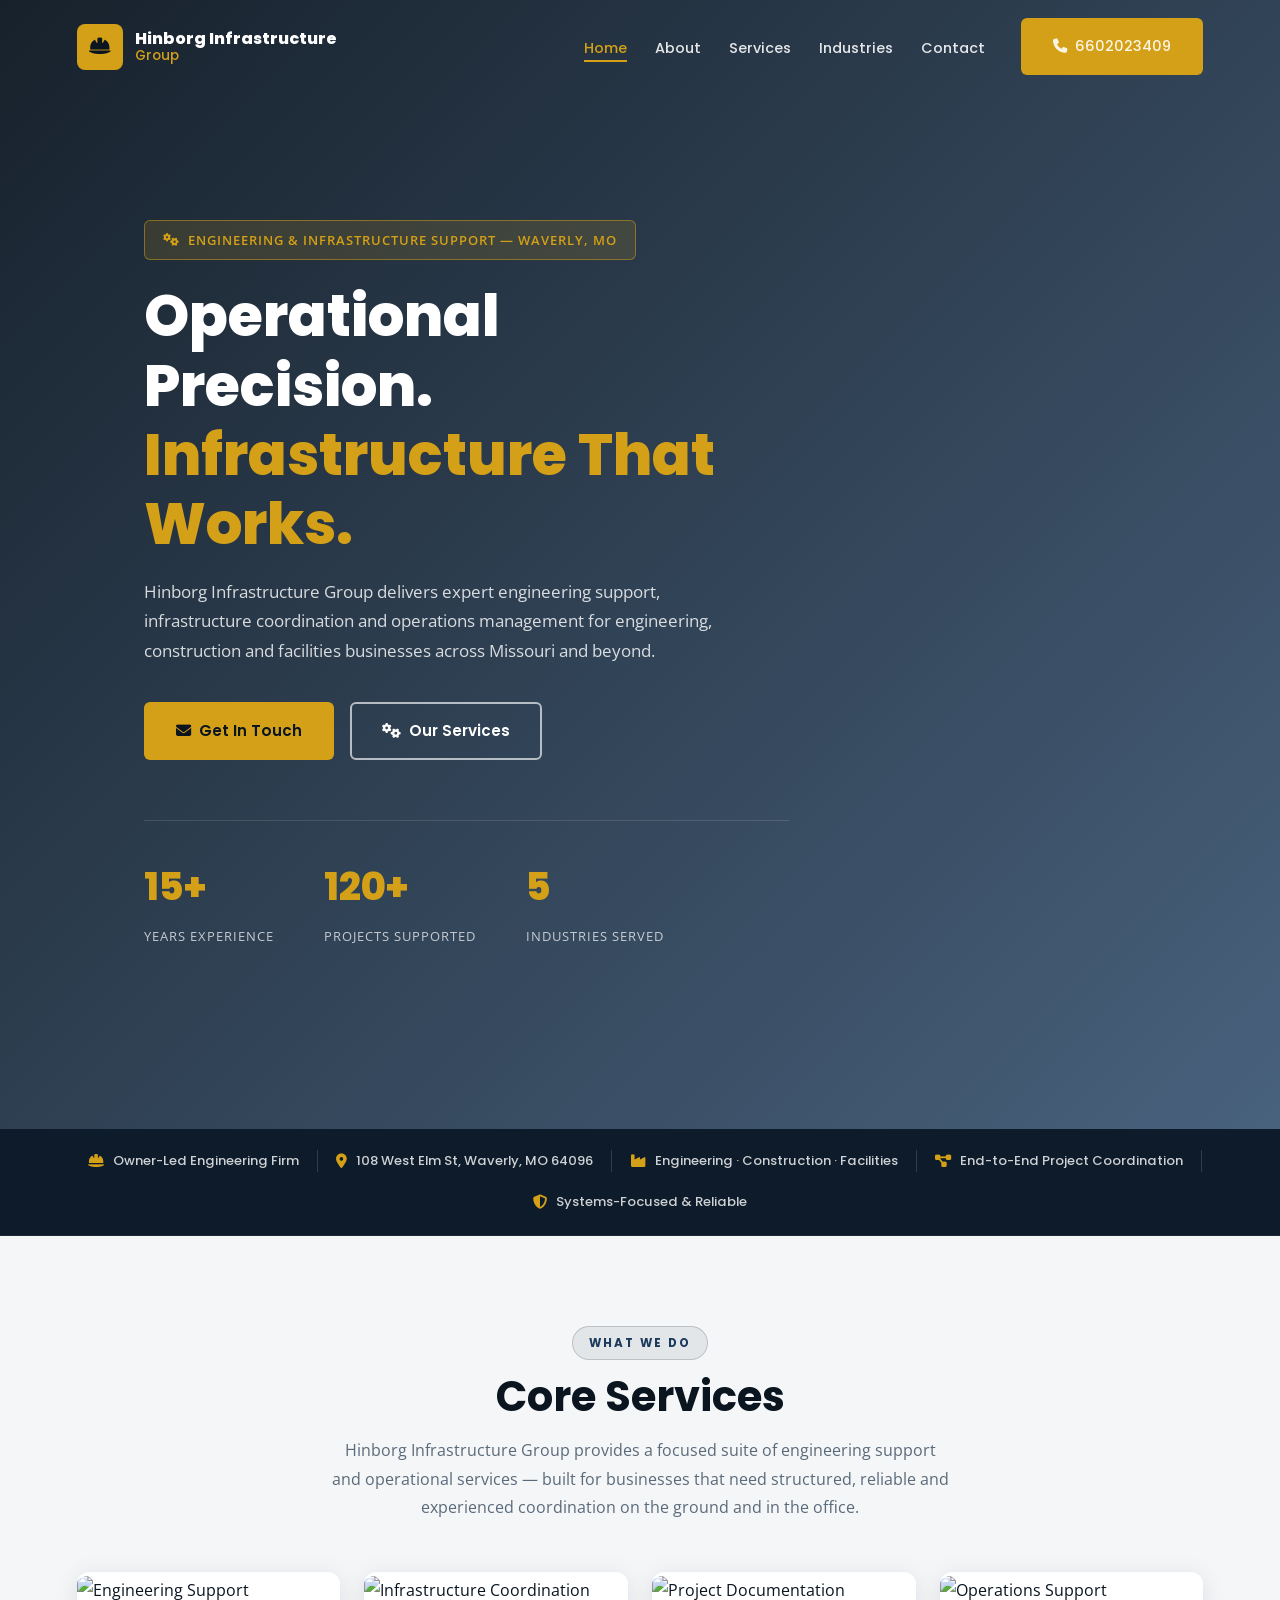
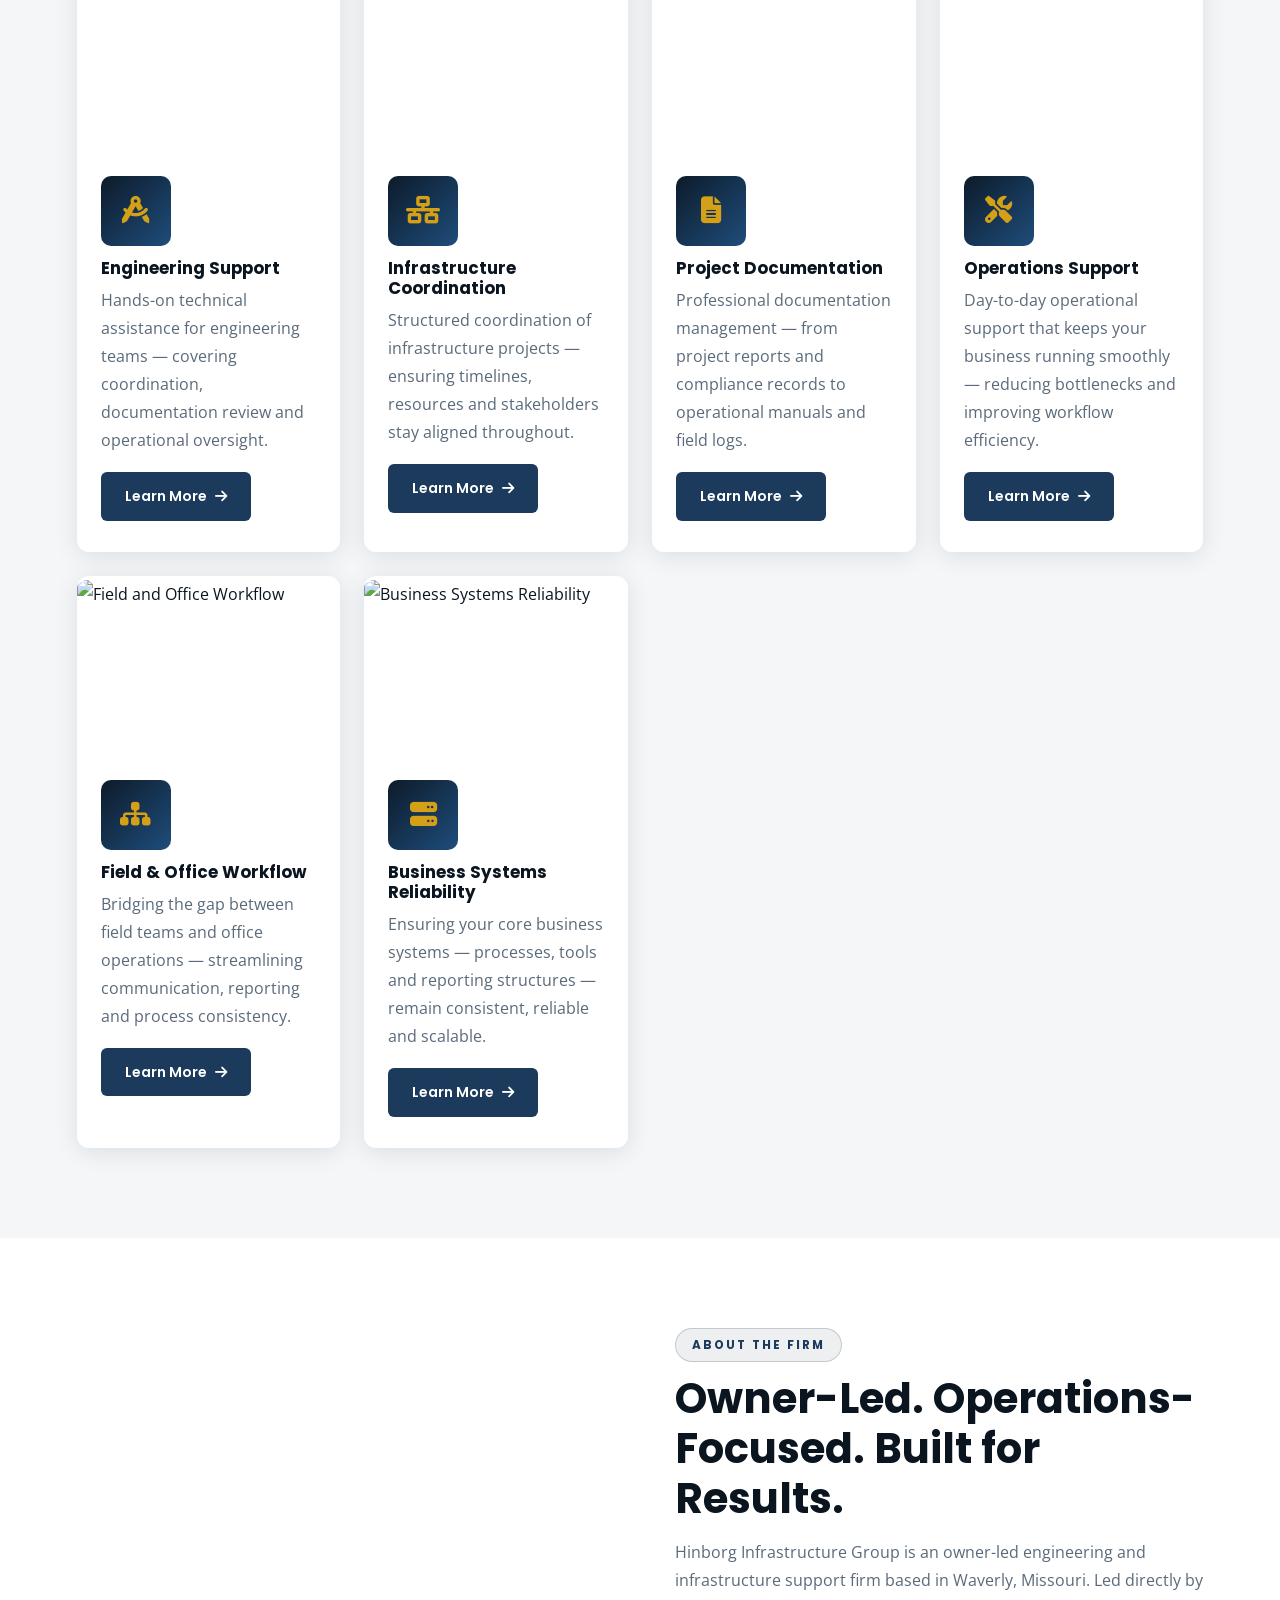
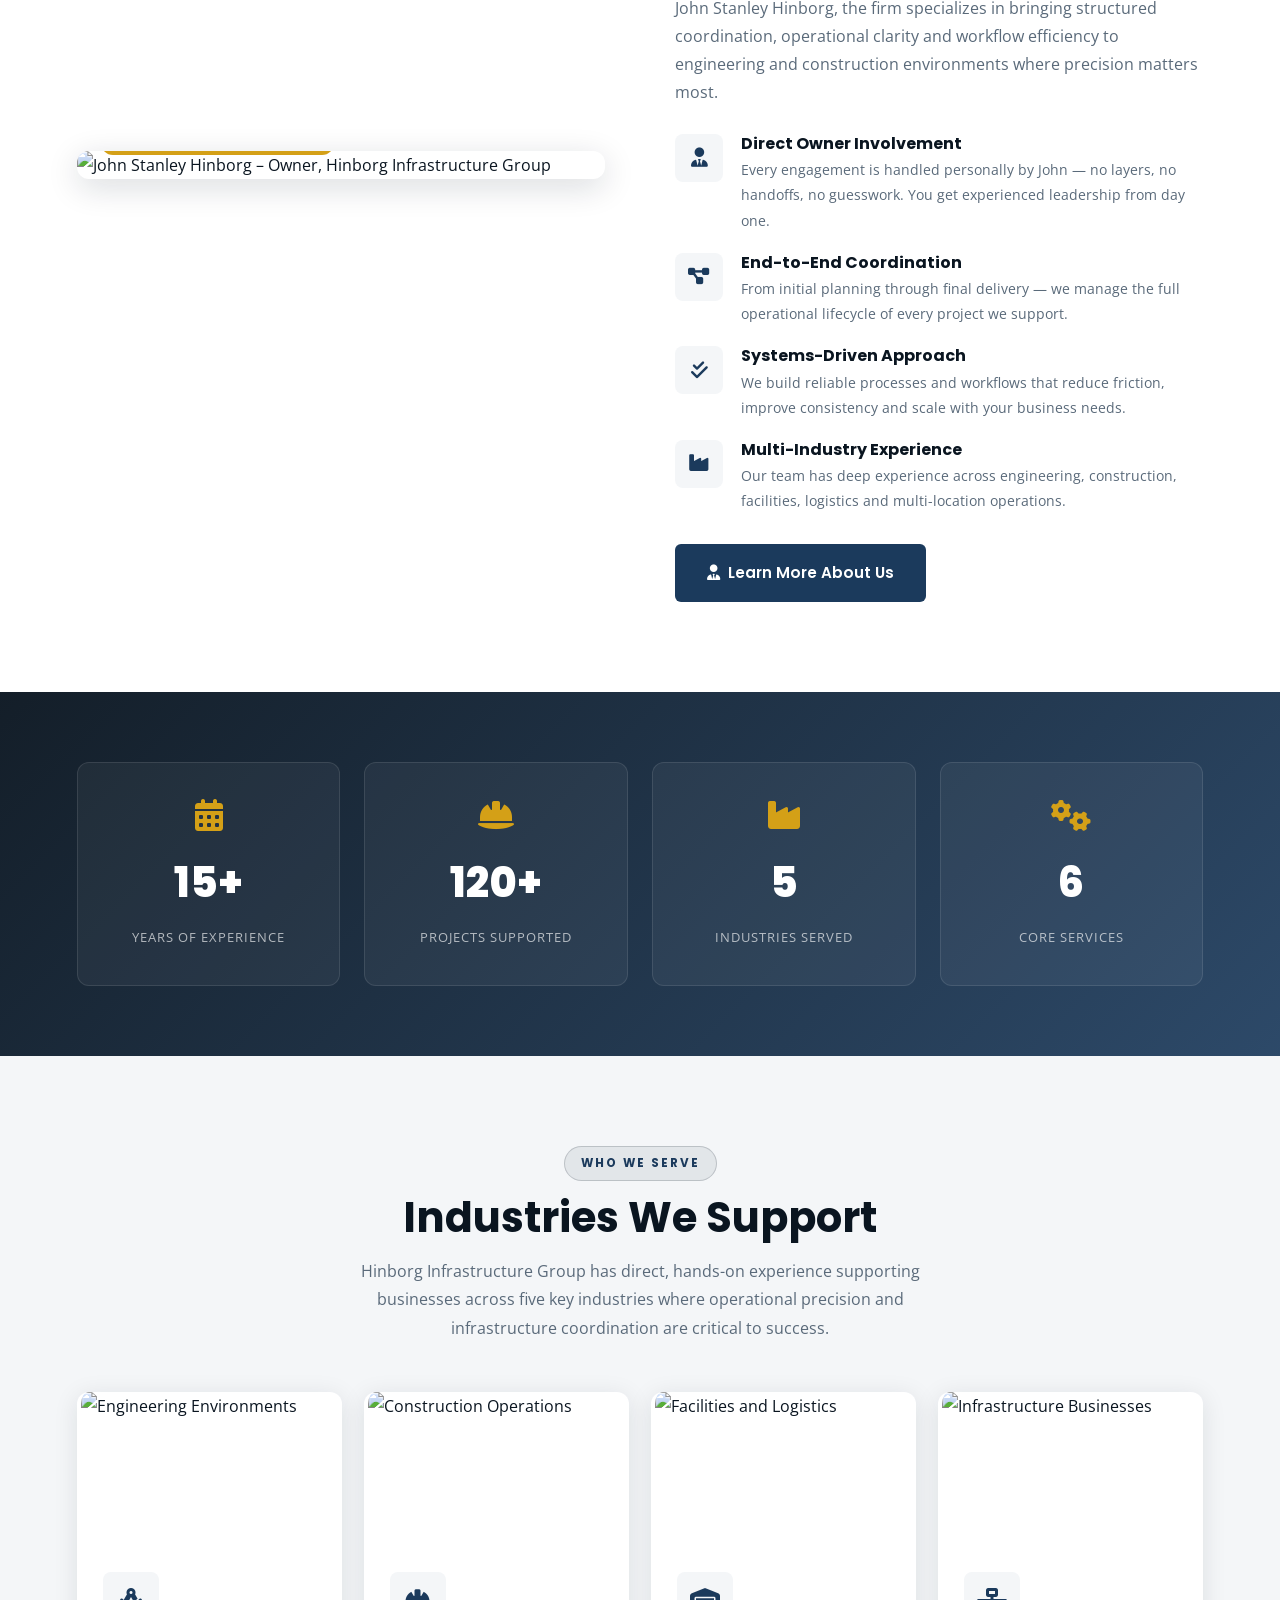
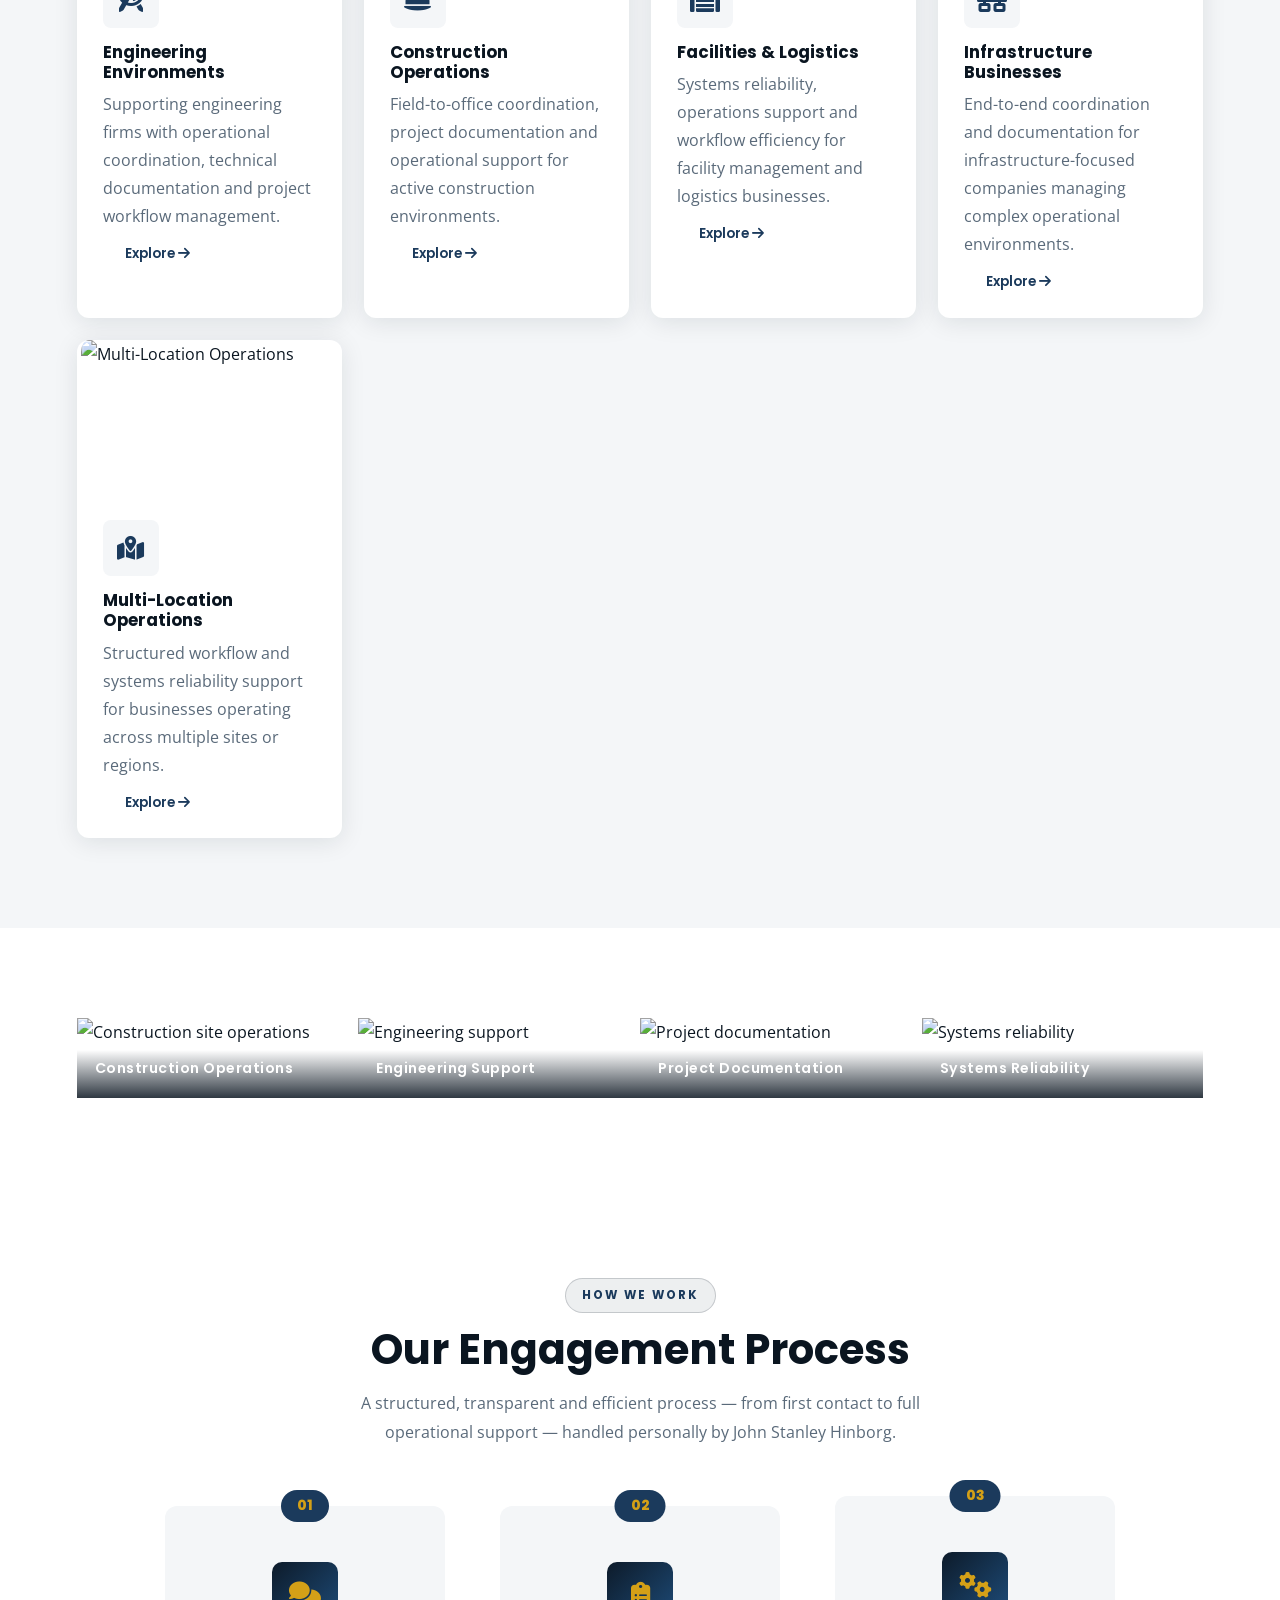
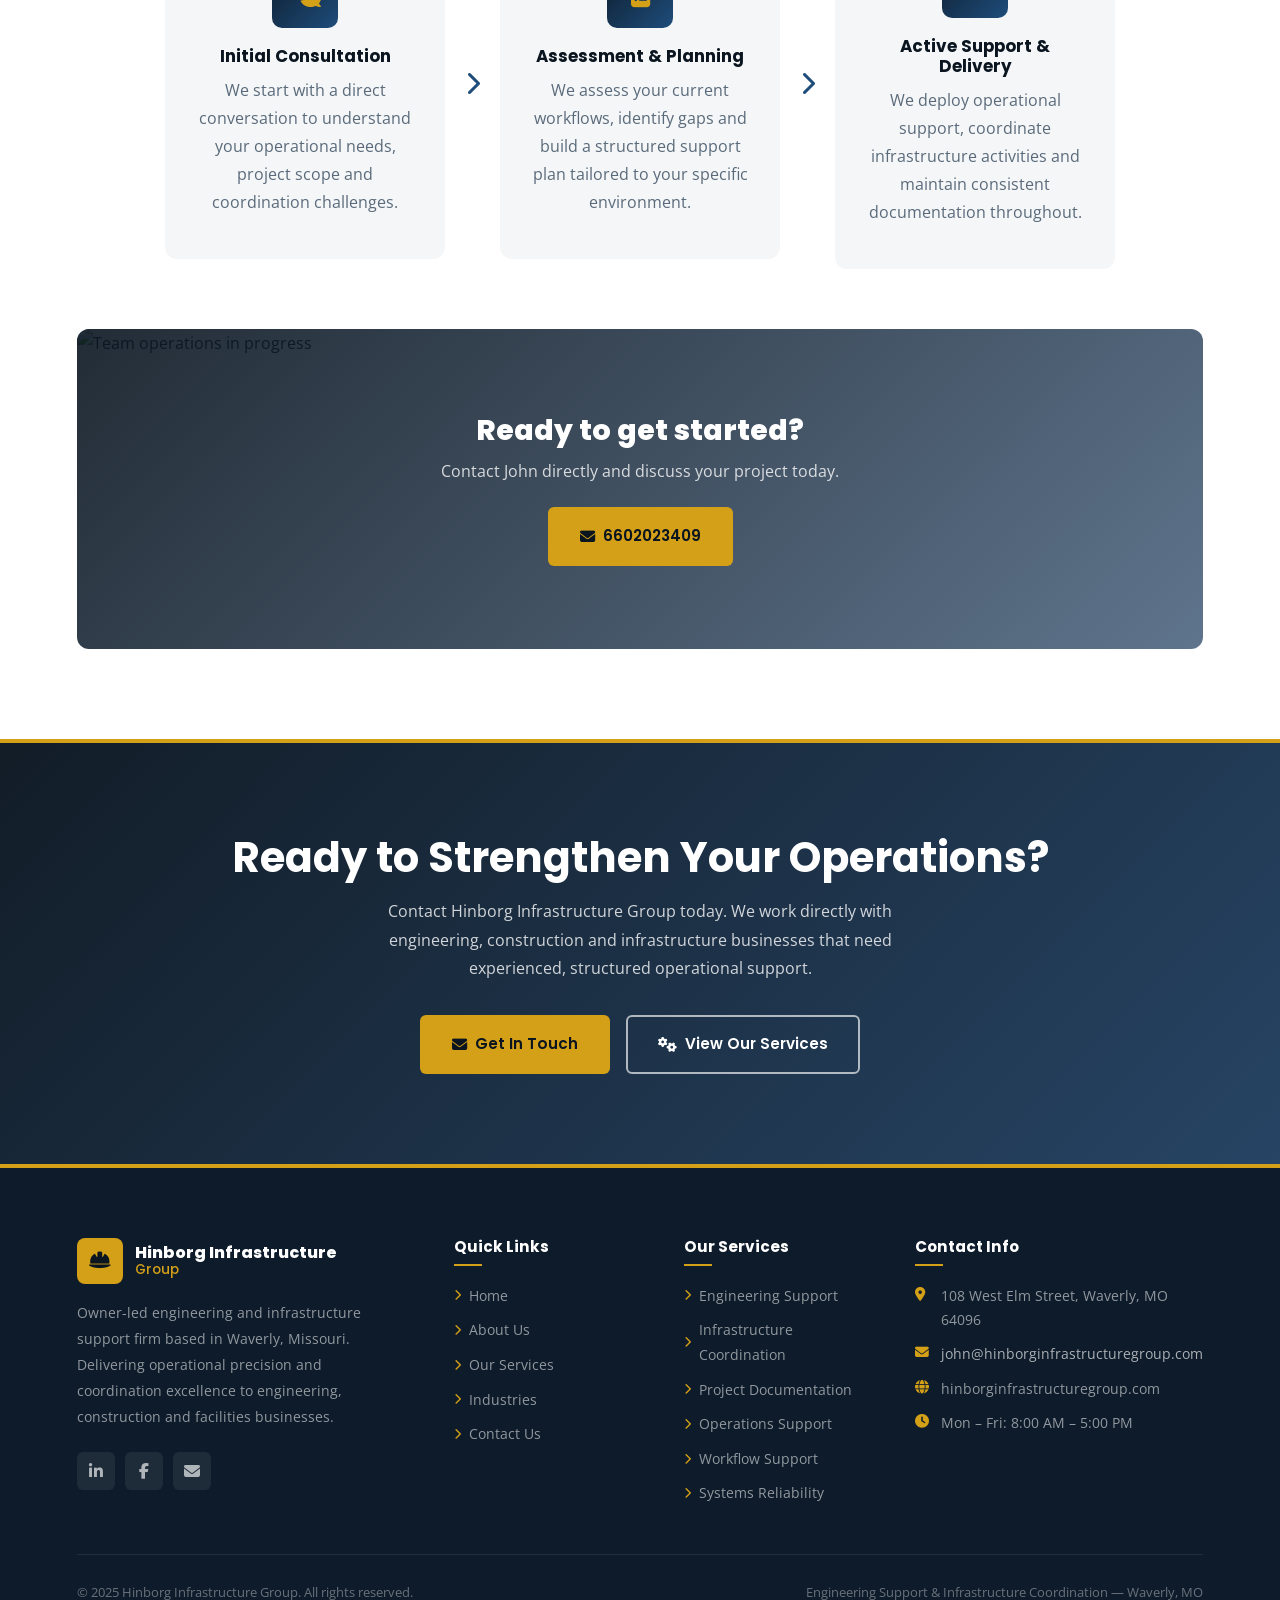
==== commit f0265498: "imaged added" ====
--- a/index.html
+++ b/index.html
@@ -24,21 +24,21 @@
     <link rel="stylesheet" href="assets/css/style.css" />
   </head>
   <body>
-    <!-- ═══════════════ NAVBAR ═══════════════ -->
+    <!-- NAVBAR -->
     <nav class="navbar">
       <a href="index.html" class="nav-logo">
         <div class="logo-icon"><i class="fas fa-hard-hat"></i></div>
         <div class="logo-text">Hinborg Infrastructure <span>Group</span></div>
       </a>
       <ul class="nav-links">
-        <li><a href="index.html" class="active">Home</a></li>
+        <li><a href="index.html">Home</a></li>
         <li><a href="about.html">About</a></li>
         <li><a href="services.html">Services</a></li>
-        <li><a href="industries.html">Industries</a></li>
+        <li><a href="industries.html" class="active">Industries</a></li>
         <li><a href="contact.html">Contact</a></li>
         <li class="nav-cta">
           <a href="contact.html" class="btn btn-gold">
-            <i class="fas fa-envelope"></i> Get In Touch
+            <i class="fas fa-phone"></i>6602023409
           </a>
         </li>
       </ul>
@@ -52,8 +52,15 @@
       </div>
     </nav>
 
-    <!-- ═══════════════ HERO ═══════════════ -->
-    <section class="hero">
+    <!-- ══════════════════════════════════
+       HERO — full screen with overlay
+  ══════════════════════════════════ -->
+    <section
+      class="hero"
+      style="
+        background-image: url(&quot;https://images.unsplash.com/photo-1504307651254-35680f356dfd?w=1800&q=85&quot;);
+      "
+    >
       <div class="hero-content">
         <div class="hero-badge">
           <i class="fas fa-cogs"></i> Engineering & Infrastructure Support —
@@ -90,7 +97,7 @@
       </div>
     </section>
 
-    <!-- ═══════════════ TRUST BAR ═══════════════ -->
+    <!-- TRUST BAR -->
     <div class="trust-bar">
       <div class="trust-bar-inner">
         <div class="trust-item">
@@ -119,7 +126,9 @@
       </div>
     </div>
 
-    <!-- ═══════════════ SERVICES SNAPSHOT ═══════════════ -->
+    <!-- ══════════════════════════════════
+       SERVICES — cards with images
+  ══════════════════════════════════ -->
     <section class="services-snapshot">
       <div class="text-center">
         <span class="section-tag reveal">What We Do</span>
@@ -133,6 +142,13 @@
       </div>
       <div class="services-grid">
         <div class="service-card reveal">
+          <div class="sc-img">
+            <img
+              src="https://images.unsplash.com/photo-1581094794329-c8112a89af12?w=600&q=80"
+              alt="Engineering Support"
+              loading="lazy"
+            />
+          </div>
           <div class="icon"><i class="fas fa-drafting-compass"></i></div>
           <h3>Engineering Support</h3>
           <p>
@@ -148,6 +164,13 @@
         </div>
 
         <div class="service-card reveal">
+          <div class="sc-img">
+            <img
+              src="https://images.unsplash.com/photo-1565008447742-97f6f38c985c?w=600&q=80"
+              alt="Infrastructure Coordination"
+              loading="lazy"
+            />
+          </div>
           <div class="icon"><i class="fas fa-network-wired"></i></div>
           <h3>Infrastructure Coordination</h3>
           <p>
@@ -163,6 +186,13 @@
         </div>
 
         <div class="service-card reveal">
+          <div class="sc-img">
+            <img
+              src="https://images.unsplash.com/photo-1497366216548-37526070297c?w=600&q=80"
+              alt="Project Documentation"
+              loading="lazy"
+            />
+          </div>
           <div class="icon"><i class="fas fa-file-alt"></i></div>
           <h3>Project Documentation</h3>
           <p>
@@ -178,6 +208,13 @@
         </div>
 
         <div class="service-card reveal">
+          <div class="sc-img">
+            <img
+              src="https://images.unsplash.com/photo-1504307651254-35680f356dfd?w=600&q=80"
+              alt="Operations Support"
+              loading="lazy"
+            />
+          </div>
           <div class="icon"><i class="fas fa-tools"></i></div>
           <h3>Operations Support</h3>
           <p>
@@ -193,6 +230,13 @@
         </div>
 
         <div class="service-card reveal">
+          <div class="sc-img">
+            <img
+              src="https://images.unsplash.com/photo-1560179707-f14e90ef3623?w=600&q=80"
+              alt="Field and Office Workflow"
+              loading="lazy"
+            />
+          </div>
           <div class="icon"><i class="fas fa-sitemap"></i></div>
           <h3>Field & Office Workflow</h3>
           <p>
@@ -208,6 +252,13 @@
         </div>
 
         <div class="service-card reveal">
+          <div class="sc-img">
+            <img
+              src="https://images.unsplash.com/photo-1558494949-ef010cbdcc31?w=600&q=80"
+              alt="Business Systems Reliability"
+              loading="lazy"
+            />
+          </div>
           <div class="icon"><i class="fas fa-server"></i></div>
           <h3>Business Systems Reliability</h3>
           <p>
@@ -224,13 +275,15 @@
       </div>
     </section>
 
-    <!-- ═══════════════ ABOUT JOHN ═══════════════ -->
+    <!-- ══════════════════════════════════
+       ABOUT JOHN — real photo stays
+  ══════════════════════════════════ -->
     <section class="why-us">
       <div class="why-grid">
         <div class="why-img reveal-left">
           <img
             src="./assets/images/boss.png"
-            alt="Hinborg Infrastructure Group – Engineering Operations"
+            alt="John Stanley Hinborg – Owner, Hinborg Infrastructure Group"
             loading="lazy"
           />
           <div class="why-badge">
@@ -238,7 +291,6 @@
             <span>Years of Infrastructure Expertise</span>
           </div>
         </div>
-
         <div class="why-content reveal-right">
           <span class="section-tag">About the Firm</span>
           <h2 class="section-title">
@@ -303,8 +355,22 @@
       </div>
     </section>
 
-    <!-- ═══════════════ STATS STRIP ═══════════════ -->
-    <section class="stats-strip">
+    <!-- ══════════════════════════════════
+       STATS STRIP — with bg image
+  ══════════════════════════════════ -->
+    <section
+      class="stats-strip"
+      style="
+        background:
+          linear-gradient(
+            135deg,
+            rgba(10, 21, 32, 0.96) 0%,
+            rgba(27, 58, 92, 0.92) 100%
+          ),
+          url(&quot;https://images.unsplash.com/photo-1486325212027-8081e485255e?w=1600&q=80&quot;)
+            center/cover no-repeat;
+      "
+    >
       <div class="stats-grid">
         <div class="stat-box reveal">
           <i class="fas fa-calendar-alt"></i>
@@ -329,7 +395,9 @@
       </div>
     </section>
 
-    <!-- ═══════════════ INDUSTRIES SNAPSHOT ═══════════════ -->
+    <!-- ══════════════════════════════════
+       INDUSTRIES — cards with images
+  ══════════════════════════════════ -->
     <section class="industries-snapshot">
       <div class="text-center">
         <span class="section-tag reveal">Who We Serve</span>
@@ -342,6 +410,13 @@
       </div>
       <div class="industries-grid">
         <div class="industry-card reveal">
+          <div class="ic-img">
+            <img
+              src="https://images.unsplash.com/photo-1581094794329-c8112a89af12?w=500&q=80"
+              alt="Engineering Environments"
+              loading="lazy"
+            />
+          </div>
           <div class="ind-icon"><i class="fas fa-drafting-compass"></i></div>
           <h3>Engineering Environments</h3>
           <p>
@@ -354,6 +429,13 @@
         </div>
 
         <div class="industry-card reveal">
+          <div class="ic-img">
+            <img
+              src="https://images.unsplash.com/photo-1504307651254-35680f356dfd?w=500&q=80"
+              alt="Construction Operations"
+              loading="lazy"
+            />
+          </div>
           <div class="ind-icon"><i class="fas fa-hard-hat"></i></div>
           <h3>Construction Operations</h3>
           <p>
@@ -366,6 +448,13 @@
         </div>
 
         <div class="industry-card reveal">
+          <div class="ic-img">
+            <img
+              src="https://images.unsplash.com/photo-1553413077-190dd305871c?w=500&q=80"
+              alt="Facilities and Logistics"
+              loading="lazy"
+            />
+          </div>
           <div class="ind-icon"><i class="fas fa-warehouse"></i></div>
           <h3>Facilities & Logistics</h3>
           <p>
@@ -378,6 +467,13 @@
         </div>
 
         <div class="industry-card reveal">
+          <div class="ic-img">
+            <img
+              src="https://images.unsplash.com/photo-1565008447742-97f6f38c985c?w=500&q=80"
+              alt="Infrastructure Businesses"
+              loading="lazy"
+            />
+          </div>
           <div class="ind-icon"><i class="fas fa-network-wired"></i></div>
           <h3>Infrastructure Businesses</h3>
           <p>
@@ -390,6 +486,13 @@
         </div>
 
         <div class="industry-card reveal">
+          <div class="ic-img">
+            <img
+              src="https://images.unsplash.com/photo-1486325212027-8081e485255e?w=500&q=80"
+              alt="Multi-Location Operations"
+              loading="lazy"
+            />
+          </div>
           <div class="ind-icon"><i class="fas fa-map-marked-alt"></i></div>
           <h3>Multi-Location Operations</h3>
           <p>
@@ -403,7 +506,49 @@
       </div>
     </section>
 
-    <!-- ═══════════════ PROCESS ═══════════════ -->
+    <!-- ══════════════════════════════════
+       IMAGE FEATURE STRIP
+  ══════════════════════════════════ -->
+    <section class="img-strip">
+      <div class="img-strip-item">
+        <img
+          src="https://images.unsplash.com/photo-1504307651254-35680f356dfd?w=600&q=80"
+          alt="Construction site operations"
+          loading="lazy"
+        />
+        <div class="img-strip-overlay">
+          <span>Construction Operations</span>
+        </div>
+      </div>
+      <div class="img-strip-item">
+        <img
+          src="https://images.unsplash.com/photo-1581094794329-c8112a89af12?w=600&q=80"
+          alt="Engineering support"
+          loading="lazy"
+        />
+        <div class="img-strip-overlay"><span>Engineering Support</span></div>
+      </div>
+      <div class="img-strip-item">
+        <img
+          src="https://images.unsplash.com/photo-1497366216548-37526070297c?w=600&q=80"
+          alt="Project documentation"
+          loading="lazy"
+        />
+        <div class="img-strip-overlay"><span>Project Documentation</span></div>
+      </div>
+      <div class="img-strip-item">
+        <img
+          src="https://images.unsplash.com/photo-1558494949-ef010cbdcc31?w=600&q=80"
+          alt="Systems reliability"
+          loading="lazy"
+        />
+        <div class="img-strip-overlay"><span>Systems Reliability</span></div>
+      </div>
+    </section>
+
+    <!-- ══════════════════════════════════
+       PROCESS — with side image
+  ══════════════════════════════════ -->
     <section class="process-section">
       <div class="text-center">
         <span class="section-tag reveal">How We Work</span>
@@ -449,10 +594,40 @@
           </p>
         </div>
       </div>
+
+      <!-- Process bottom image banner -->
+      <div class="process-img-banner reveal">
+        <img
+          src="https://images.unsplash.com/photo-1519389950473-47ba0277781c?w=1400&q=80"
+          alt="Team operations in progress"
+          loading="lazy"
+        />
+        <div class="pib-overlay">
+          <div class="pib-content">
+            <h3>Ready to get started?</h3>
+            <p>Contact John directly and discuss your project today.</p>
+            <a href="contact.html" class="btn btn-gold"
+              ><i class="fas fa-envelope"></i>6602023409</a
+            >
+          </div>
+        </div>
+      </div>
     </section>
 
-    <!-- ═══════════════ CTA BANNER ═══════════════ -->
-    <section class="cta-banner">
+    <!-- CTA BANNER -->
+    <section
+      class="cta-banner"
+      style="
+        background:
+          linear-gradient(
+            135deg,
+            rgba(10, 21, 32, 0.97) 0%,
+            rgba(27, 58, 92, 0.95) 100%
+          ),
+          url(&quot;https://images.unsplash.com/photo-1504307651254-35680f356dfd?w=1600&q=80&quot;)
+            center/cover no-repeat;
+      "
+    >
       <h2 class="reveal">Ready to Strengthen Your Operations?</h2>
       <p class="reveal">
         Contact Hinborg Infrastructure Group today. We work directly with
@@ -469,7 +644,7 @@
       </div>
     </section>
 
-    <!-- ═══════════════ FOOTER ═══════════════ -->
+    <!-- FOOTER -->
     <footer>
       <div class="footer-grid">
         <div class="footer-brand">
--- a/assets/css/style.css
+++ b/assets/css/style.css
@@ -584,4 +584,80 @@
   .about-highlights { grid-template-columns: 1fr; }
   .contact-form-wrap { padding: 26px 18px; }
   .trust-bar-inner { justify-content: flex-start; }
+}
+
+/* ── Service Cards — Image Top ── */
+.service-card { padding: 0; overflow: hidden; text-align: left; }
+.sc-img { width: 100%; height: 180px; overflow: hidden; }
+.sc-img img { width: 100%; height: 100%; object-fit: cover; transition: transform 0.5s ease; }
+.service-card:hover .sc-img img { transform: scale(1.06); }
+.service-card h3,
+.service-card p,
+.service-card .icon,
+.service-card .btn { padding: 0 24px; }
+.service-card .icon { margin: 20px 24px 12px; }
+.service-card h3  { margin-bottom: 8px; }
+.service-card p   { margin-bottom: 0; }
+.service-card .btn { margin: 18px 24px 28px; display: inline-flex; }
+
+/* ── Industry Cards — Image Top ── */
+.industry-card { padding: 0; overflow: hidden; }
+.ic-img { width: 100%; height: 160px; overflow: hidden; }
+.ic-img img { width: 100%; height: 100%; object-fit: cover; transition: transform 0.5s ease; }
+.industry-card:hover .ic-img img { transform: scale(1.06); }
+.industry-card .ind-icon,
+.industry-card h3,
+.industry-card p,
+.industry-card .ind-link { padding-left: 22px; padding-right: 22px; }
+.industry-card .ind-icon { margin: 20px 0 14px 22px; }
+.industry-card h3 { margin-bottom: 8px; }
+.industry-card .ind-link { display: inline-block; margin: 12px 0 24px 22px; }
+
+/* ── Image Feature Strip ── */
+.img-strip {
+  display: grid;
+  grid-template-columns: repeat(4, 1fr);
+  height: 260px;
+}
+.img-strip-item { position: relative; overflow: hidden; }
+.img-strip-item img { width: 100%; height: 100%; object-fit: cover; transition: transform 0.5s ease; }
+.img-strip-item:hover img { transform: scale(1.08); }
+.img-strip-overlay {
+  position: absolute; inset: 0;
+  background: linear-gradient(to top, rgba(10,21,32,0.85) 0%, transparent 60%);
+  display: flex; align-items: flex-end; padding: 18px;
+}
+.img-strip-overlay span {
+  color: var(--white);
+  font-family: var(--font-head);
+  font-weight: 600;
+  font-size: 0.88rem;
+  letter-spacing: 0.5px;
+}
+
+/* ── Process Image Banner ── */
+.process-img-banner {
+  position: relative;
+  margin-top: 60px;
+  border-radius: var(--radius);
+  overflow: hidden;
+  height: 320px;
+}
+.process-img-banner img { width: 100%; height: 100%; object-fit: cover; }
+.pib-overlay {
+  position: absolute; inset: 0;
+  background: linear-gradient(135deg, rgba(10,21,32,0.90) 0%, rgba(27,58,92,0.70) 100%);
+  display: flex; align-items: center; justify-content: center;
+}
+.pib-content { text-align: center; color: var(--white); padding: 20px; }
+.pib-content h3 { font-family: var(--font-head); font-size: 1.8rem; font-weight: 800; margin-bottom: 10px; }
+.pib-content p  { color: rgba(255,255,255,0.80); margin-bottom: 22px; }
+
+/* ── Responsive: Image Strip ── */
+@media (max-width: 768px) {
+  .img-strip { grid-template-columns: repeat(2, 1fr); height: auto; }
+  .img-strip-item { height: 160px; }
+}
+@media (max-width: 480px) {
+  .img-strip { grid-template-columns: 1fr 1fr; }
 }
